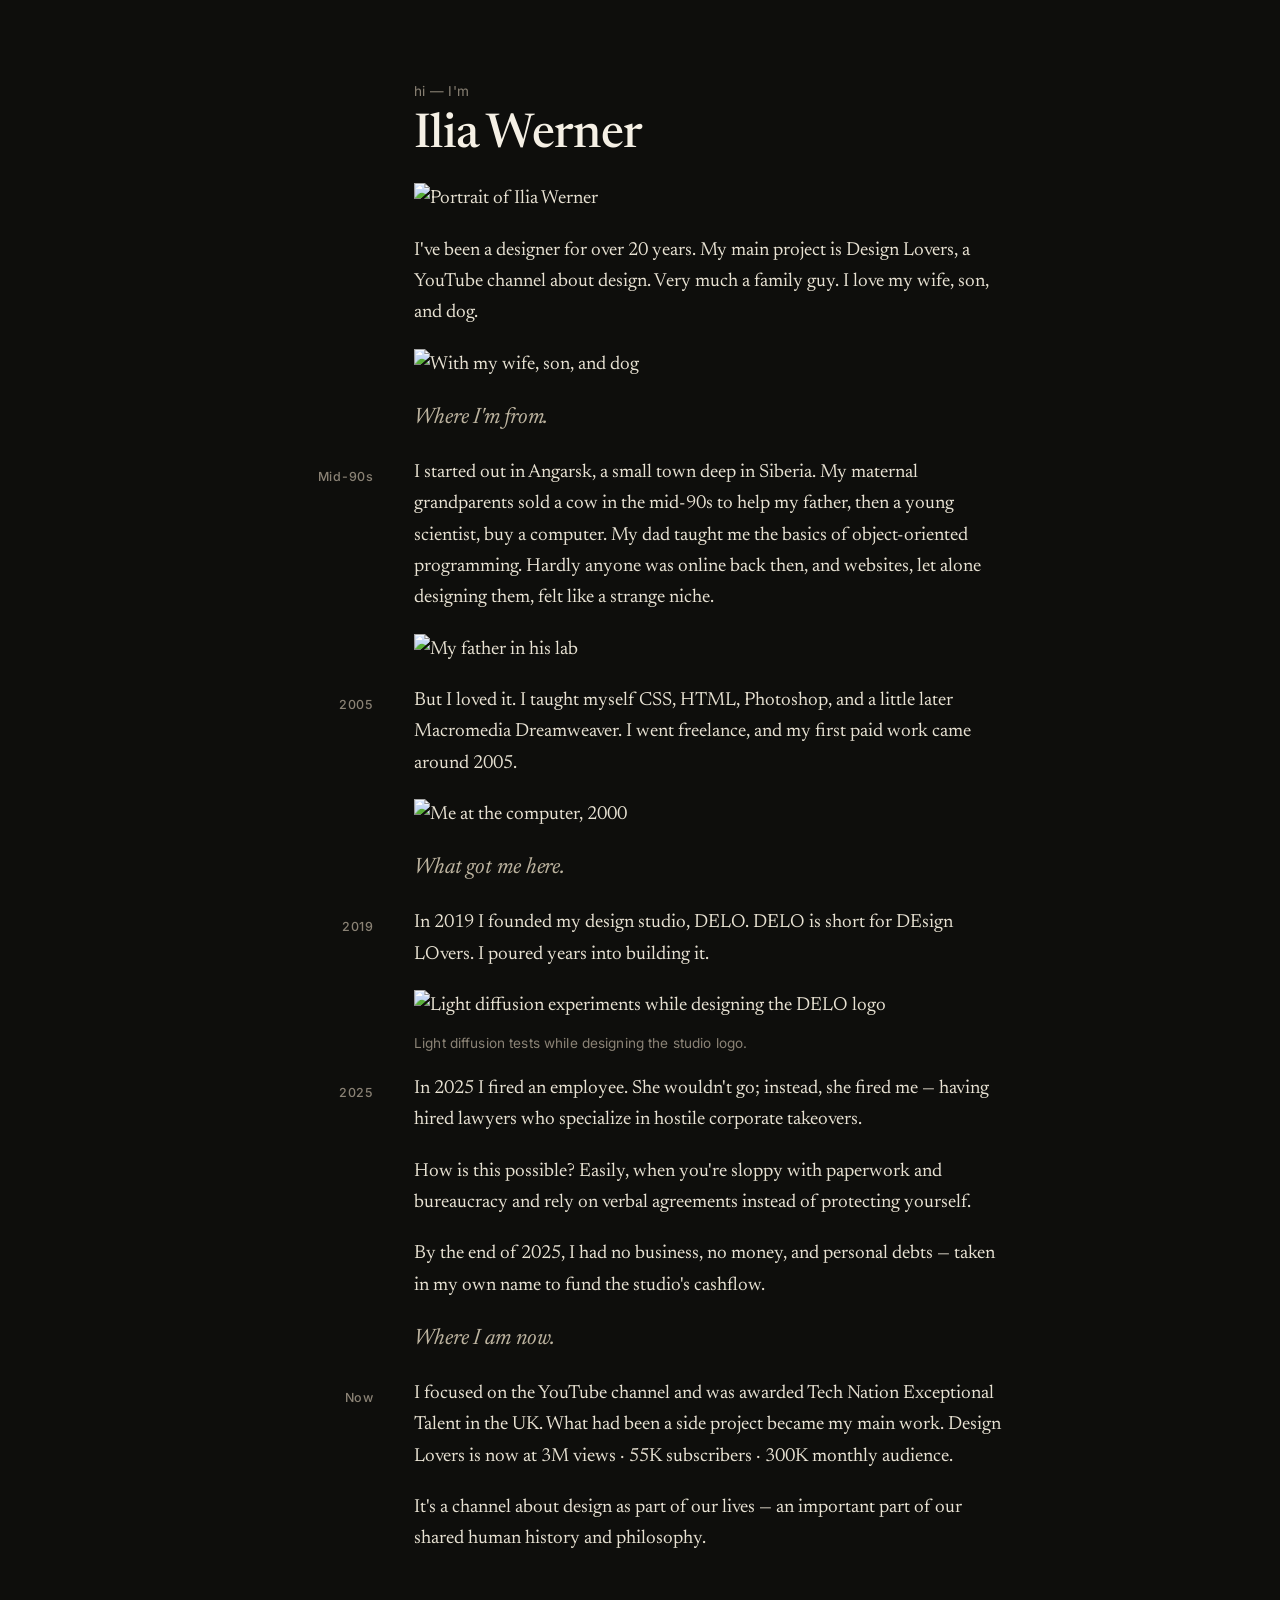
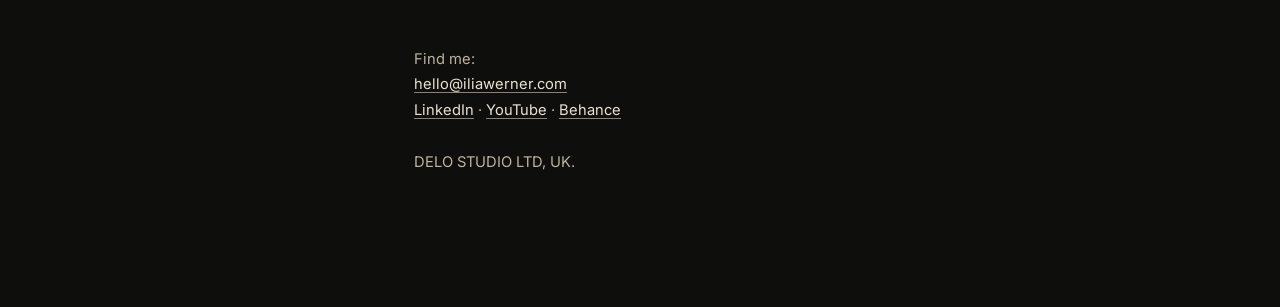
==== public/index.html @ b116d327 "fix" ====
<!DOCTYPE html>
<html lang="en">
<head>
  <meta charset="UTF-8">
  <meta name="viewport" content="width=device-width, initial-scale=1.0">
  <title>Ilia Werner</title>
  <meta name="description" content="Ilia Werner — designer, creator of Design Lovers, a YouTube channel about design.">
  <meta name="theme-color" content="#0E0E0C">

  <link rel="icon" type="image/svg+xml" href="/favicon.svg">

  <!-- Google tag (gtag.js) -->
  <script async src="https://www.googletagmanager.com/gtag/js?id=G-JKMJ7J2DSZ"></script>
  <script>
    window.dataLayer = window.dataLayer || [];
    function gtag(){dataLayer.push(arguments);}
    gtag('js', new Date());
    gtag('config', 'G-JKMJ7J2DSZ');
  </script>

  <link rel="preconnect" href="https://fonts.googleapis.com">
  <link rel="preconnect" href="https://fonts.gstatic.com" crossorigin>
  <link href="https://fonts.googleapis.com/css2?family=Inter:wght@400;500&family=Newsreader:ital,opsz,wght@0,6..72,400;0,6..72,500;1,6..72,400&display=swap" rel="stylesheet">

  <style>
    :root {
      --bg: #0E0E0C;
      --text: #E8E2D3;
      --text-bright: #F5F0E5;
      --text-soft: #BDB4A0;
      --text-muted: #8A8275;
    }

    * { box-sizing: border-box; }

    html, body {
      margin: 0;
      padding: 0;
    }

    body {
      background: var(--bg);
      color: var(--text);
      font-family: 'Newsreader', Georgia, serif;
      font-size: 19px;
      line-height: 1.65;
      font-weight: 400;
      -webkit-font-smoothing: antialiased;
      -moz-osx-font-smoothing: grayscale;
    }

    .page {
      display: grid;
      grid-template-columns: 100px 1fr;
      column-gap: 2.5rem;
      max-width: 780px;
      margin: 5rem auto 7rem;
      padding: 0 1.5rem;
    }

    .page > * {
      grid-column: 2;
      margin: 0 0 1.25rem;
    }

    .pretitle {
      font-family: 'Inter', sans-serif;
      font-size: 0.85rem;
      color: var(--text-muted);
      margin: 0 0 0.5rem;
      letter-spacing: 0.02em;
      font-weight: 400;
    }

    h1 {
      font-family: 'Newsreader', serif;
      font-weight: 500;
      font-size: 3rem;
      color: var(--text-bright);
      margin: 0 0 1.5rem;
      letter-spacing: -0.015em;
      line-height: 1.1;
    }

    h2 {
      font-family: 'Newsreader', serif;
      font-style: italic;
      font-weight: 400;
      font-size: 1.4rem;
      color: var(--text-soft);
      margin: 3.25rem 0 1rem;
      letter-spacing: -0.005em;
    }

    p {
      margin: 0 0 1.25rem;
    }

    figure {
      margin: 2rem 0;
    }

    figure img {
      display: block;
      width: 100%;
      height: auto;
    }

    figcaption {
      font-family: 'Inter', sans-serif;
      font-size: 0.85rem;
      color: var(--text-muted);
      margin-top: 0.7rem;
      letter-spacing: 0.01em;
      line-height: 1.5;
    }

    .year {
      grid-column: 1;
      text-align: right;
      font-family: 'Inter', sans-serif;
      font-size: 0.78rem;
      color: var(--text-muted);
      padding-top: 0.6rem;
      letter-spacing: 0.06em;
      font-weight: 500;
      margin: 0 0 1.25rem;
    }

    a {
      color: var(--text);
      text-decoration: underline;
      text-decoration-color: var(--text-muted);
      text-underline-offset: 3px;
      transition: text-decoration-color 0.2s ease;
    }

    a:hover {
      text-decoration-color: var(--text);
    }

    .signature {
      margin-top: 4.5rem;
      font-family: 'Inter', sans-serif;
      font-size: 0.92rem;
      color: var(--text-soft);
      line-height: 1.75;
    }

    .signature a {
      color: var(--text);
    }

    @media (max-width: 720px) {
      .page {
        grid-template-columns: 1fr;
        column-gap: 0;
        margin: 3rem auto 4.5rem;
        max-width: 600px;
      }

      .page > .year {
        grid-column: 1;
        text-align: left;
        margin: 1.75rem 0 0.5rem;
        padding-top: 0;
      }

      h1 {
        font-size: 2.4rem;
      }

      h2 {
        font-size: 1.25rem;
        margin: 2.5rem 0 0.85rem;
      }

      body {
        font-size: 18px;
      }
    }
  </style>
</head>
<body>

  <article class="page">

    <p class="pretitle">hi — I'm</p>
    <h1>Ilia Werner</h1>

    <figure>
      <img src="/img/ilia-closeup.jpg" alt="Portrait of Ilia Werner">
    </figure>

    <p>I've been a designer for over 20 years. My main project is Design Lovers, a YouTube channel about design. Very much a family guy. I love my wife, son, and dog.</p>

    <figure>
      <img src="/img/family.jpg" alt="With my wife, son, and dog">
    </figure>

    <h2>Where I'm from.</h2>

    <span class="year">Mid-90s</span>
    <p>I started out in Angarsk, a small town deep in Siberia. My maternal grandparents sold a cow in the mid-90s to help my father, then a young scientist, buy a computer. My dad taught me the basics of object-oriented programming. Hardly anyone was online back then, and websites, let alone designing them, felt like a strange niche.</p>

    <figure>
      <img src="/img/boris.jpg" alt="My father in his lab">
    </figure>

    <span class="year">2005</span>
    <p>But I loved it. I taught myself CSS, HTML, Photoshop, and a little later Macromedia Dreamweaver. I went freelance, and my first paid work came around 2005.</p>

    <figure>
      <img src="/img/ilia-2000.jpg" alt="Me at the computer, 2000">
    </figure>

    <h2>What got me here.</h2>

    <span class="year">2019</span>
    <p>In 2019 I founded my design studio, DELO. DELO is short for DEsign LOvers. I poured years into building it.</p>

    <figure>
      <img src="/img/physic-logo.jpg" alt="Light diffusion experiments while designing the DELO logo">
      <figcaption>Light diffusion tests while designing the studio logo.</figcaption>
    </figure>

    <span class="year">2025</span>
    <p>In 2025 I fired an employee. She wouldn't go; instead, she fired me — having hired lawyers who specialize in hostile corporate takeovers.</p>

    <p>How is this possible? Easily, when you're sloppy with paperwork and bureaucracy and rely on verbal agreements instead of protecting yourself.</p>

    <p>By the end of 2025, I had no business, no money, and personal debts — taken in my own name to fund the studio's cashflow.</p>

    <h2>Where I am now.</h2>

    <span class="year">Now</span>
    <p>I focused on the YouTube channel and was awarded Tech Nation Exceptional Talent in the UK. What had been a side project became my main work. Design Lovers is now at 3M views · 55K subscribers · 300K monthly audience.</p>

    <p>It's a channel about design as part of our lives — an important part of our shared human history and philosophy.</p>

    <p class="signature">
      Find me:<br>
      <a href="mailto:hello@iliawerner.com">hello@iliawerner.com</a><br>
      <a href="https://www.linkedin.com/in/ilia-werner/">LinkedIn</a> · <a href="https://www.youtube.com/@design_lovers">YouTube</a> · <a href="https://www.behance.net/ilia-kuznetsov">Behance</a>
      <br><br>
      DELO STUDIO LTD, UK.
    </p>

  </article>

</body>
</html>
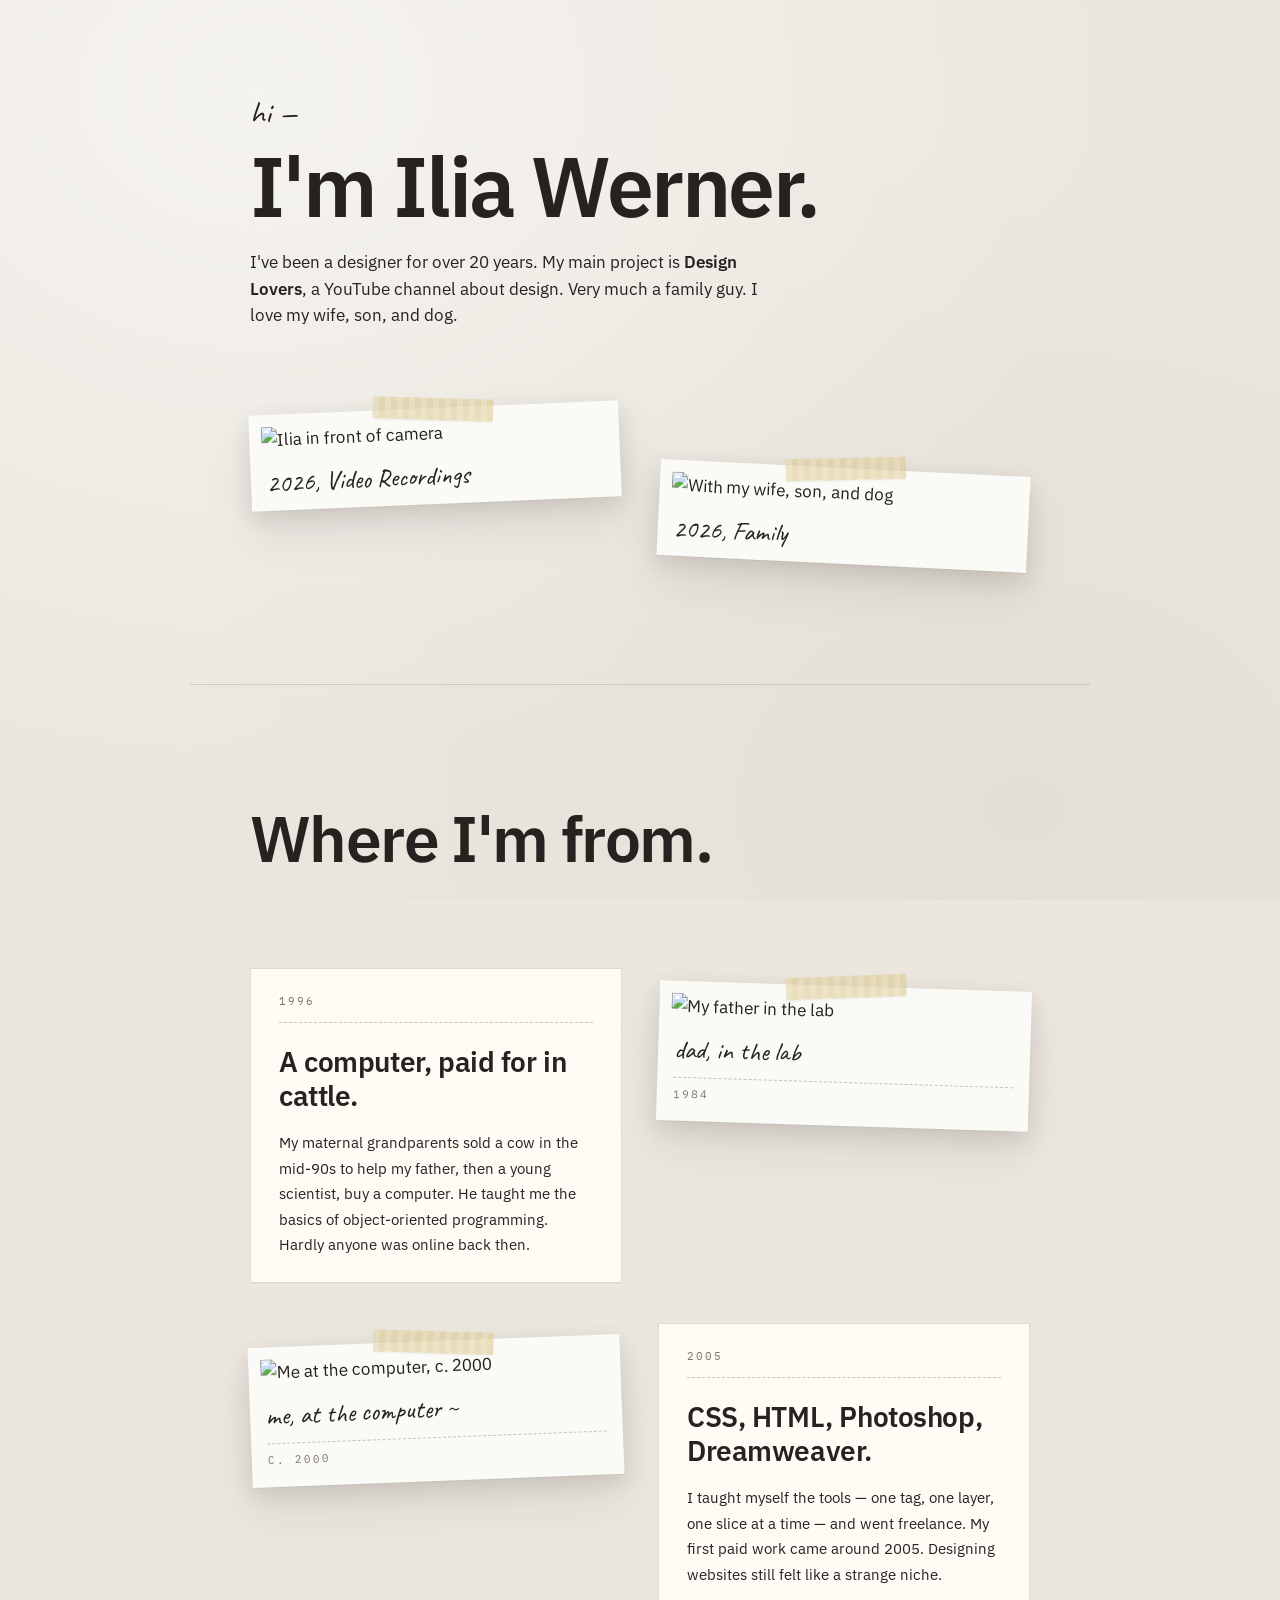
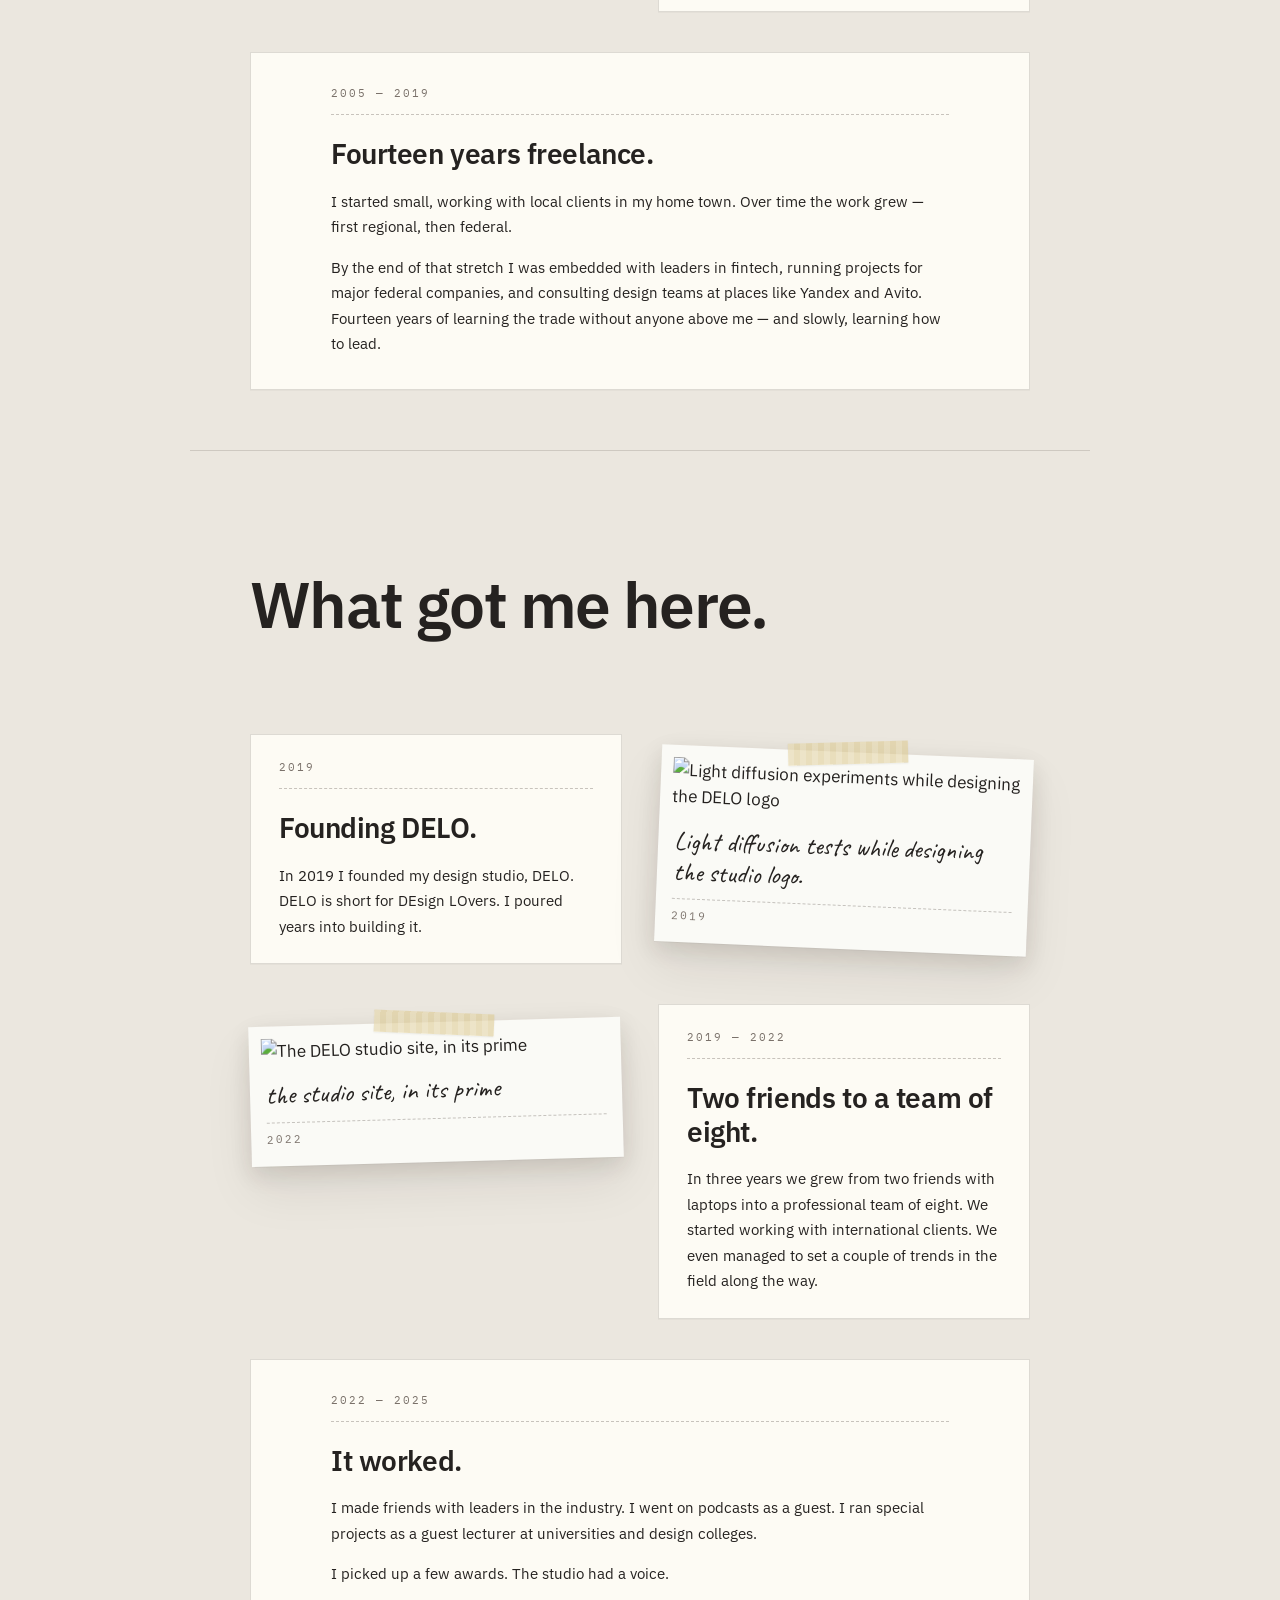
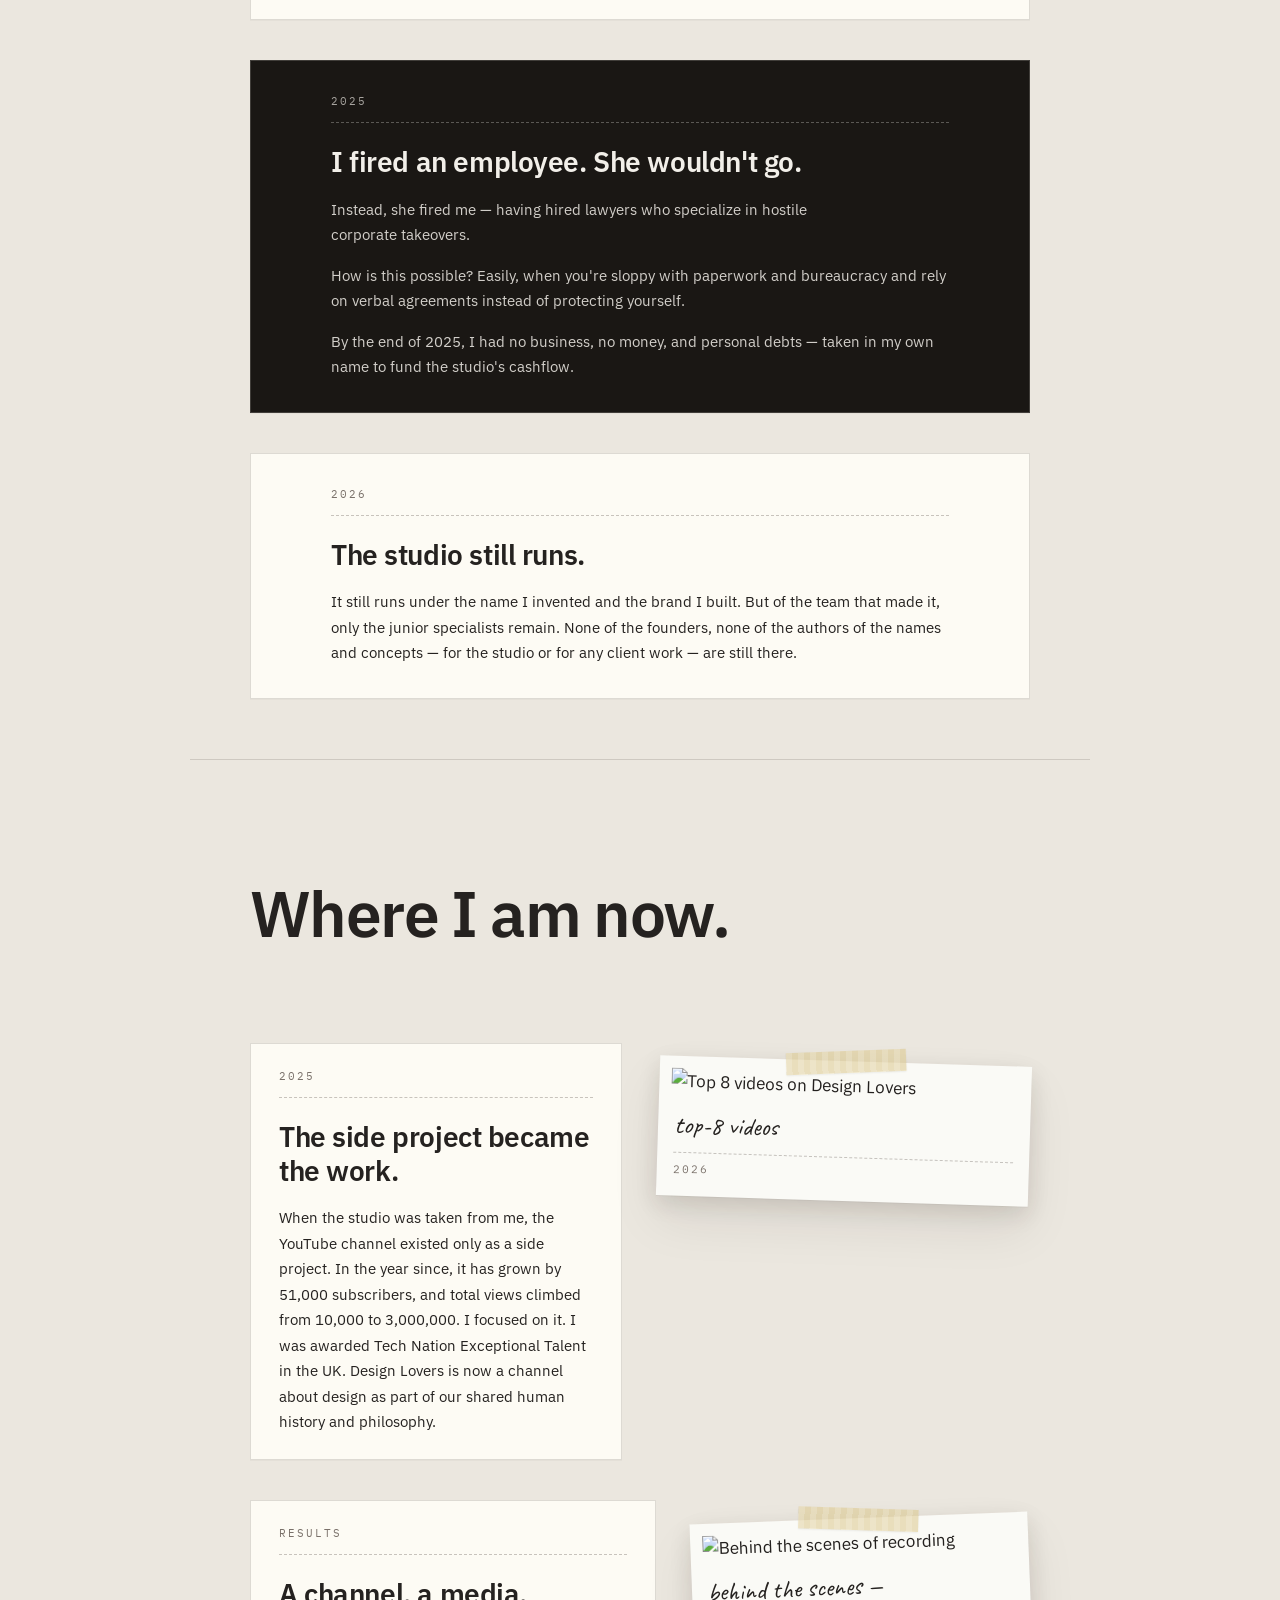
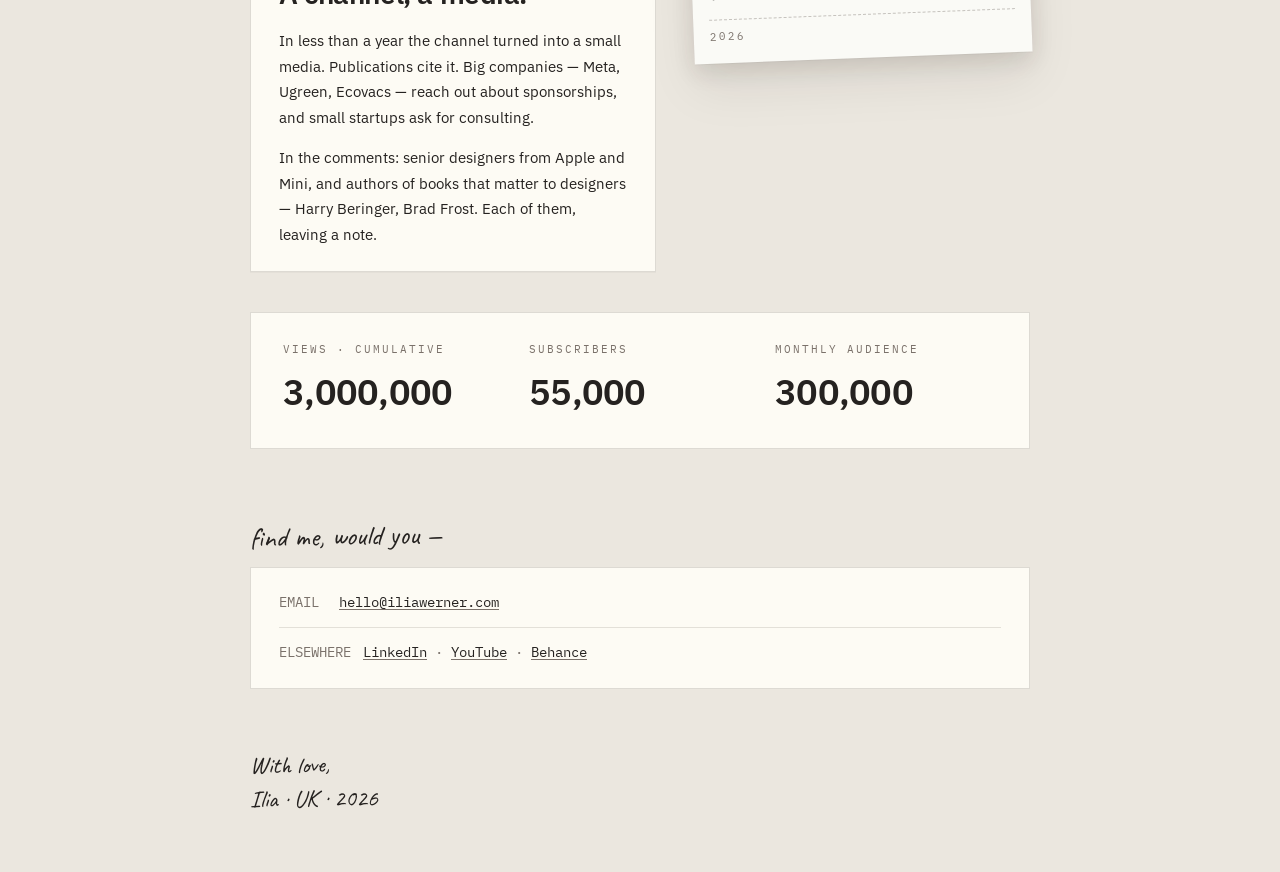
==== commit af2b4084: "upd" ====
--- a/public/index.html
+++ b/public/index.html
@@ -5,7 +5,7 @@
   <meta name="viewport" content="width=device-width, initial-scale=1.0">
   <title>Ilia Werner</title>
   <meta name="description" content="Ilia Werner — designer, creator of Design Lovers, a YouTube channel about design.">
-  <meta name="theme-color" content="#0E0E0C">
+  <meta name="theme-color" content="#ebe7df">
 
   <link rel="icon" type="image/svg+xml" href="/favicon.svg">
 
@@ -20,233 +20,718 @@
 
   <link rel="preconnect" href="https://fonts.googleapis.com">
   <link rel="preconnect" href="https://fonts.gstatic.com" crossorigin>
-  <link href="https://fonts.googleapis.com/css2?family=Inter:wght@400;500&family=Newsreader:ital,opsz,wght@0,6..72,400;0,6..72,500;1,6..72,400&display=swap" rel="stylesheet">
+  <link href="https://fonts.googleapis.com/css2?family=Caveat:wght@400;500;600&family=IBM+Plex+Mono:wght@400;500&family=IBM+Plex+Sans:wght@400;500;600&display=swap" rel="stylesheet">
 
   <style>
     :root {
-      --bg: #0E0E0C;
-      --text: #E8E2D3;
-      --text-bright: #F5F0E5;
-      --text-soft: #BDB4A0;
-      --text-muted: #8A8275;
+      --wall: #ebe7df;
+      --paper: #fdfbf4;
+      --photo-paper: #fafaf6;
+      --ink: #252220;
+      --muted: #7a716a;
+      --tape: rgba(220, 200, 140, 0.55);
+      --red: #b8351f;
+      --dark-bg: #1a1714;
+      --dark-text: #f2efe9;
+      --hairline: rgba(40, 30, 20, 0.15);
+      --hairline-dashed: rgba(40, 30, 20, 0.25);
     }
 
     * { box-sizing: border-box; }
-
-    html, body {
-      margin: 0;
-      padding: 0;
-    }
+    html, body { margin: 0; padding: 0; }
 
     body {
-      background: var(--bg);
-      color: var(--text);
-      font-family: 'Newsreader', Georgia, serif;
-      font-size: 19px;
-      line-height: 1.65;
-      font-weight: 400;
+      background: var(--wall);
+      background-image:
+        radial-gradient(ellipse at 20% 10%, rgba(255,255,255,0.5), transparent 60%),
+        radial-gradient(ellipse at 80% 90%, rgba(120,100,80,0.06), transparent 60%);
+      background-attachment: fixed;
+      color: var(--ink);
+      font-family: 'IBM Plex Sans', -apple-system, BlinkMacSystemFont, sans-serif;
+      font-size: 17px;
+      line-height: 1.55;
       -webkit-font-smoothing: antialiased;
       -moz-osx-font-smoothing: grayscale;
     }
 
     .page {
+      max-width: 900px;
+      margin: 0 auto;
+      position: relative;
+    }
+
+    /* ==== Hero placard ==== */
+    .hero {
+      padding: 80px 60px 20px;
+    }
+
+    .hi {
+      font-family: 'Caveat', cursive;
+      font-size: 32px;
+      color: var(--ink);
+      transform: rotate(-1.2deg);
+      margin-bottom: 16px;
+    }
+
+    h1 {
+      font-family: 'IBM Plex Sans', sans-serif;
+      font-weight: 600;
+      font-size: 84px;
+      line-height: 0.95;
+      letter-spacing: -0.03em;
+      color: var(--ink);
+      margin: 0 0 24px;
+    }
+
+    .intro {
+      max-width: 520px;
+      font-size: 17px;
+      line-height: 1.55;
+      color: var(--ink);
+      text-wrap: pretty;
+      margin: 0;
+    }
+
+    .intro strong { font-weight: 600; }
+
+    /* ==== Hero photos ==== */
+    .hero-photos {
+      padding: 60px;
       display: grid;
-      grid-template-columns: 100px 1fr;
-      column-gap: 2.5rem;
-      max-width: 780px;
-      margin: 5rem auto 7rem;
-      padding: 0 1.5rem;
-    }
-
-    .page > * {
-      grid-column: 2;
-      margin: 0 0 1.25rem;
-    }
-
-    .pretitle {
-      font-family: 'Inter', sans-serif;
-      font-size: 0.85rem;
-      color: var(--text-muted);
-      margin: 0 0 0.5rem;
-      letter-spacing: 0.02em;
-      font-weight: 400;
-    }
-
-    h1 {
-      font-family: 'Newsreader', serif;
-      font-weight: 500;
-      font-size: 3rem;
-      color: var(--text-bright);
-      margin: 0 0 1.5rem;
+      grid-template-columns: 1fr 1fr;
+      gap: 40px;
+      align-items: start;
+    }
+
+    .hero-photos .offset-down { padding-top: 60px; }
+
+    /* ==== Section heading ==== */
+    .section-heading {
+      padding: 120px 60px 96px;
+      border-top: 1px solid var(--hairline);
+      margin: 60px 0 0;
+      font-family: 'IBM Plex Sans', sans-serif;
+      font-weight: 600;
+      font-size: 64px;
+      letter-spacing: -0.025em;
+      line-height: 1.05;
+      color: var(--ink);
+    }
+
+    /* ==== Layout grids ==== */
+    .grid-2 {
+      display: grid;
+      grid-template-columns: 1fr 1fr;
+      gap: 36px;
+      padding: 0 60px;
+      align-items: start;
+    }
+    .grid-2 + .grid-2,
+    .grid-2 + .ticket-wrap,
+    .ticket-wrap + .grid-2,
+    .ticket-wrap + .ticket-wrap {
+      margin-top: 40px;
+    }
+
+    .grid-12 {
+      display: grid;
+      grid-template-columns: 1.2fr 1fr;
+      gap: 36px;
+      padding: 0 60px;
+      align-items: start;
+      margin-top: 40px;
+    }
+
+    .ticket-wrap { padding: 0 60px; }
+
+    /* ==== Photo ==== */
+    .photo {
+      position: relative;
+      display: block;
+      margin: 0;
+    }
+
+    .photo-wrap.stagger { padding-top: 18px; }
+
+    .photo-card {
+      position: relative;
+      background: var(--photo-paper);
+      padding: 12px;
+      box-shadow:
+        0 1px 0 rgba(0,0,0,0.04),
+        0 8px 22px rgba(40,30,20,0.12),
+        0 24px 50px rgba(40,30,20,0.08);
+    }
+
+    .photo-card img {
+      width: 100%;
+      display: block;
+      filter: contrast(1.02) saturate(0.95);
+    }
+
+    .photo-caption {
+      margin-top: 14px;
+      font-family: 'Caveat', cursive;
+      font-size: 26px;
+      line-height: 1.2;
+      color: var(--ink);
+      transform: rotate(-0.4deg);
+      padding: 0 4px;
+    }
+
+    .photo-divider {
+      margin: 12px 4px 8px;
+      border-top: 1px dashed var(--hairline-dashed);
+    }
+
+    .photo-year {
+      padding: 0 4px 6px;
+      font-family: 'IBM Plex Mono', monospace;
+      font-size: 11px;
+      letter-spacing: 0.18em;
+      text-transform: uppercase;
+      color: var(--muted);
+    }
+
+    /* Tape */
+    .tape {
+      position: absolute;
+      top: -10px;
+      left: 50%;
+      transform: translateX(-50%) rotate(var(--tape-rot, -4deg));
+      width: 120px;
+      height: 22px;
+      background: var(--tape);
+      background-image: repeating-linear-gradient(
+        90deg,
+        rgba(255,255,255,0.18) 0 6px,
+        transparent 6px 12px
+      );
+      box-shadow: 0 1px 2px rgba(0,0,0,0.06);
+      pointer-events: none;
+      z-index: 1;
+    }
+
+    /* Rotations */
+    .rot-neg-12 { transform: rotate(-1.2deg); }
+    .rot-neg-16 { transform: rotate(-1.6deg); }
+    .rot-neg-22 { transform: rotate(-2.2deg); }
+    .rot-neg-24 { transform: rotate(-2.4deg); }
+    .rot-pos-18 { transform: rotate(1.8deg); }
+    .rot-pos-24 { transform: rotate(2.4deg); }
+    .rot-pos-28 { transform: rotate(2.8deg); }
+
+    /* Placeholder for missing screenshots */
+    .placeholder-img {
+      background: #f4ede0;
+      border: 1px dashed var(--hairline-dashed);
+      aspect-ratio: 16 / 10;
+      display: flex;
+      align-items: center;
+      justify-content: center;
+      text-align: center;
+      color: var(--muted);
+      font-family: 'IBM Plex Mono', monospace;
+      font-size: 12px;
+      line-height: 1.6;
+      letter-spacing: 0.05em;
+      padding: 20px;
+    }
+
+    /* ==== Ticket ==== */
+    .ticket {
+      background: var(--paper);
+      border: 1px solid var(--hairline);
+      padding: 24px 28px;
+      position: relative;
+      box-shadow: 0 1px 0 rgba(0,0,0,0.03);
+      color: var(--ink);
+    }
+
+    .ticket.narrow { padding: 32px 80px; }
+
+    .ticket.dark {
+      background: var(--dark-bg);
+      border-color: rgba(242,239,233,0.18);
+      color: var(--dark-text);
+    }
+
+    .ticket-year {
+      font-family: 'IBM Plex Mono', monospace;
+      font-size: 11px;
+      letter-spacing: 0.18em;
+      text-transform: uppercase;
+      color: var(--muted);
+    }
+
+    .ticket.dark .ticket-year { color: rgba(242,239,233,0.65); }
+
+    .ticket-year.red { color: var(--red); }
+
+    .ticket-divider {
+      margin: 12px 0 22px;
+      border-top: 1px dashed var(--hairline-dashed);
+    }
+
+    .ticket.dark .ticket-divider {
+      border-top-color: rgba(242,239,233,0.3);
+    }
+
+    .ticket-title {
+      font-family: 'IBM Plex Sans', sans-serif;
+      font-weight: 600;
+      font-size: 28px;
+      line-height: 1.2;
       letter-spacing: -0.015em;
-      line-height: 1.1;
-    }
-
-    h2 {
-      font-family: 'Newsreader', serif;
-      font-style: italic;
-      font-weight: 400;
-      font-size: 1.4rem;
-      color: var(--text-soft);
-      margin: 3.25rem 0 1rem;
-      letter-spacing: -0.005em;
-    }
-
-    p {
-      margin: 0 0 1.25rem;
-    }
-
-    figure {
-      margin: 2rem 0;
-    }
-
-    figure img {
-      display: block;
-      width: 100%;
-      height: auto;
-    }
-
-    figcaption {
-      font-family: 'Inter', sans-serif;
-      font-size: 0.85rem;
-      color: var(--text-muted);
-      margin-top: 0.7rem;
-      letter-spacing: 0.01em;
-      line-height: 1.5;
-    }
-
-    .year {
-      grid-column: 1;
-      text-align: right;
-      font-family: 'Inter', sans-serif;
-      font-size: 0.78rem;
-      color: var(--text-muted);
-      padding-top: 0.6rem;
-      letter-spacing: 0.06em;
-      font-weight: 500;
-      margin: 0 0 1.25rem;
-    }
-
-    a {
-      color: var(--text);
+      margin: 0 0 18px;
+      color: inherit;
+    }
+
+    .ticket.narrow .ticket-title,
+    .ticket.narrow .ticket-body { max-width: 620px; }
+
+    .ticket-body {
+      font-size: 15px;
+      line-height: 1.7;
+      color: inherit;
+      text-wrap: pretty;
+    }
+
+    .ticket.dark .ticket-body { color: rgba(242,239,233,0.85); }
+
+    .ticket-body p {
+      margin: 0 0 1em;
+    }
+
+    .ticket-body p:last-child { margin-bottom: 0; }
+
+    /* ==== Specimen counter ==== */
+    .specimen {
+      margin: 40px 60px 0;
+      background: var(--paper);
+      border: 1px solid var(--hairline);
+      padding: 28px 32px;
+      display: grid;
+      grid-template-columns: repeat(3, 1fr);
+      gap: 24px;
+    }
+
+    .stat-label {
+      font-family: 'IBM Plex Mono', monospace;
+      font-size: 11px;
+      letter-spacing: 0.18em;
+      text-transform: uppercase;
+      color: var(--muted);
+      margin-bottom: 6px;
+    }
+
+    .stat-value {
+      font-family: 'IBM Plex Sans', sans-serif;
+      font-weight: 600;
+      font-size: 36px;
+      color: var(--ink);
+      letter-spacing: -0.02em;
+    }
+
+    /* ==== Contact ==== */
+    .contact { padding: 60px 60px 24px; }
+
+    .contact-hi {
+      font-family: 'Caveat', cursive;
+      font-size: 28px;
+      color: var(--ink);
+      transform: rotate(-1deg);
+      margin-bottom: 14px;
+    }
+
+    .contact-card {
+      background: var(--paper);
+      border: 1px solid var(--hairline);
+      padding: 24px 28px;
+      display: flex;
+      flex-direction: column;
+      gap: 14px;
+    }
+
+    .contact-row {
+      font-family: 'IBM Plex Mono', monospace;
+      font-size: 14px;
+      color: var(--ink);
+    }
+
+    .contact-row.elsewhere {
+      display: flex;
+      flex-wrap: wrap;
+      gap: 8px;
+      align-items: baseline;
+    }
+
+    .contact-row .meta {
+      color: var(--muted);
+      margin-right: 12px;
+    }
+
+    .contact-row.elsewhere .meta { margin-right: 4px; }
+
+    .contact-row .dot { color: var(--muted); }
+
+    .contact-card hr {
+      height: 1px;
+      border: 0;
+      background: rgba(40,30,20,0.12);
+      margin: 0;
+    }
+
+    .contact-row a {
+      color: var(--ink);
       text-decoration: underline;
-      text-decoration-color: var(--text-muted);
-      text-underline-offset: 3px;
-      transition: text-decoration-color 0.2s ease;
-    }
-
-    a:hover {
-      text-decoration-color: var(--text);
-    }
-
-    .signature {
-      margin-top: 4.5rem;
-      font-family: 'Inter', sans-serif;
-      font-size: 0.92rem;
-      color: var(--text-soft);
-      line-height: 1.75;
-    }
-
-    .signature a {
-      color: var(--text);
-    }
-
+      text-decoration-color: var(--muted);
+      text-underline-offset: 2px;
+    }
+
+    .contact-row a:hover { text-decoration-color: var(--ink); }
+
+    /* ==== Signature ==== */
+    .signature { padding: 32px 60px 60px; }
+
+    .signature-text {
+      font-family: 'Caveat', cursive;
+      font-size: 24px;
+      color: var(--ink);
+      transform: rotate(-0.6deg);
+      line-height: 1.4;
+    }
+
+    /* ==== Mobile ==== */
     @media (max-width: 720px) {
-      .page {
+      body { font-size: 16px; }
+
+      .hero { padding: 56px 24px 16px; }
+      .hi { font-size: 26px; }
+      h1 { font-size: 52px; letter-spacing: -0.02em; }
+      .intro { font-size: 16px; max-width: none; }
+
+      .hero-photos {
+        padding: 40px 24px;
         grid-template-columns: 1fr;
-        column-gap: 0;
-        margin: 3rem auto 4.5rem;
-        max-width: 600px;
+        gap: 36px;
       }
-
-      .page > .year {
-        grid-column: 1;
-        text-align: left;
-        margin: 1.75rem 0 0.5rem;
-        padding-top: 0;
+      .hero-photos .offset-down { padding-top: 0; }
+
+      .section-heading {
+        padding: 72px 24px 48px;
+        font-size: 36px;
+        margin-top: 32px;
       }
 
-      h1 {
-        font-size: 2.4rem;
+      .grid-2,
+      .grid-12 {
+        grid-template-columns: 1fr;
+        padding: 0 24px;
+        gap: 28px;
       }
 
-      h2 {
-        font-size: 1.25rem;
-        margin: 2.5rem 0 0.85rem;
+      .ticket-wrap { padding: 0 24px; }
+
+      .ticket { padding: 20px 22px; }
+      .ticket.narrow { padding: 24px 26px; }
+
+      .ticket-title { font-size: 22px; }
+
+      .ticket.narrow .ticket-title,
+      .ticket.narrow .ticket-body { max-width: none; }
+
+      .specimen {
+        margin: 28px 24px 0;
+        padding: 22px 24px;
+        grid-template-columns: 1fr;
+        gap: 16px;
       }
 
-      body {
-        font-size: 18px;
-      }
+      .stat-value { font-size: 28px; }
+
+      .contact { padding: 44px 24px 16px; }
+      .signature { padding: 24px 24px 56px; }
+
+      .photo-wrap.stagger { padding-top: 0; }
+      .photo-caption { font-size: 22px; }
+
+      /* Tone down rotations on mobile */
+      .rot-neg-22, .rot-neg-24 { transform: rotate(-1deg); }
+      .rot-pos-24, .rot-pos-28 { transform: rotate(1deg); }
+      .rot-pos-18 { transform: rotate(1deg); }
+      .rot-neg-16 { transform: rotate(-1deg); }
+    }
+
+    @media (max-width: 480px) {
+      h1 { font-size: 40px; }
+      .section-heading { font-size: 30px; padding: 56px 24px 36px; }
+      .ticket-title { font-size: 20px; }
     }
   </style>
 </head>
 <body>
 
-  <article class="page">
-
-    <p class="pretitle">hi — I'm</p>
-    <h1>Ilia Werner</h1>
-
-    <figure>
-      <img src="/img/ilia-closeup.jpg" alt="Portrait of Ilia Werner">
-    </figure>
-
-    <p>I've been a designer for over 20 years. My main project is Design Lovers, a YouTube channel about design. Very much a family guy. I love my wife, son, and dog.</p>
-
-    <figure>
-      <img src="/img/family.jpg" alt="With my wife, son, and dog">
-    </figure>
-
-    <h2>Where I'm from.</h2>
-
-    <span class="year">Mid-90s</span>
-    <p>I started out in Angarsk, a small town deep in Siberia. My maternal grandparents sold a cow in the mid-90s to help my father, then a young scientist, buy a computer. My dad taught me the basics of object-oriented programming. Hardly anyone was online back then, and websites, let alone designing them, felt like a strange niche.</p>
-
-    <figure>
-      <img src="/img/boris.jpg" alt="My father in his lab">
-    </figure>
-
-    <span class="year">2005</span>
-    <p>But I loved it. I taught myself CSS, HTML, Photoshop, and a little later Macromedia Dreamweaver. I went freelance, and my first paid work came around 2005.</p>
-
-    <figure>
-      <img src="/img/ilia-2000.jpg" alt="Me at the computer, 2000">
-    </figure>
-
-    <h2>What got me here.</h2>
-
-    <span class="year">2019</span>
-    <p>In 2019 I founded my design studio, DELO. DELO is short for DEsign LOvers. I poured years into building it.</p>
-
-    <figure>
-      <img src="/img/physic-logo.jpg" alt="Light diffusion experiments while designing the DELO logo">
-      <figcaption>Light diffusion tests while designing the studio logo.</figcaption>
-    </figure>
-
-    <span class="year">2025</span>
-    <p>In 2025 I fired an employee. She wouldn't go; instead, she fired me — having hired lawyers who specialize in hostile corporate takeovers.</p>
-
-    <p>How is this possible? Easily, when you're sloppy with paperwork and bureaucracy and rely on verbal agreements instead of protecting yourself.</p>
-
-    <p>By the end of 2025, I had no business, no money, and personal debts — taken in my own name to fund the studio's cashflow.</p>
-
-    <h2>Where I am now.</h2>
-
-    <span class="year">Now</span>
-    <p>I focused on the YouTube channel and was awarded Tech Nation Exceptional Talent in the UK. What had been a side project became my main work. Design Lovers is now at 3M views · 55K subscribers · 300K monthly audience.</p>
-
-    <p>It's a channel about design as part of our lives — an important part of our shared human history and philosophy.</p>
-
-    <p class="signature">
-      Find me:<br>
-      <a href="mailto:hello@iliawerner.com">hello@iliawerner.com</a><br>
-      <a href="https://www.linkedin.com/in/ilia-werner/">LinkedIn</a> · <a href="https://www.youtube.com/@design_lovers">YouTube</a> · <a href="https://www.behance.net/ilia-kuznetsov">Behance</a>
-      <br><br>
-      DELO STUDIO LTD, UK.
-    </p>
-
-  </article>
+  <main class="page">
+
+    <!-- Hero placard -->
+    <section class="hero">
+      <div class="hi">hi —</div>
+      <h1>I'm Ilia Werner.</h1>
+      <p class="intro">I've been a designer for over 20 years. My main project is <strong>Design Lovers</strong>, a YouTube channel about design. Very much a family guy. I love my wife, son, and dog.</p>
+    </section>
+
+    <!-- Hero photos -->
+    <div class="hero-photos">
+      <figure class="photo rot-neg-24">
+        <div class="photo-card">
+          <span class="tape" style="--tape-rot: 4deg;"></span>
+          <img src="/img/ilia-closeup.jpg" alt="Ilia in front of camera">
+          <div class="photo-caption">2026, Video Recordings</div>
+        </div>
+      </figure>
+      <figure class="photo rot-pos-28 offset-down">
+        <div class="photo-card">
+          <span class="tape" style="--tape-rot: -4deg;"></span>
+          <img src="/img/family.jpg" alt="With my wife, son, and dog">
+          <div class="photo-caption">2026, Family</div>
+        </div>
+      </figure>
+    </div>
+
+    <!-- Where I'm from -->
+    <h2 class="section-heading">Where I'm from.</h2>
+
+    <div class="grid-2">
+      <div class="ticket">
+        <div class="ticket-year">1996</div>
+        <div class="ticket-divider"></div>
+        <h3 class="ticket-title">A computer, paid for in cattle.</h3>
+        <div class="ticket-body">
+          <p>My maternal grandparents sold a cow in the mid-90s to help my father, then a young scientist, buy a computer. He taught me the basics of object-oriented programming. Hardly anyone was online back then.</p>
+        </div>
+      </div>
+      <div class="photo-wrap stagger">
+        <figure class="photo rot-pos-18">
+          <div class="photo-card">
+            <span class="tape" style="--tape-rot: -4deg;"></span>
+            <img src="/img/boris.jpg" alt="My father in the lab" loading="lazy">
+            <div class="photo-caption">dad, in the lab</div>
+            <div class="photo-divider"></div>
+            <div class="photo-year">1984</div>
+          </div>
+        </figure>
+      </div>
+    </div>
+
+    <div class="grid-2">
+      <div class="photo-wrap stagger">
+        <figure class="photo rot-neg-22">
+          <div class="photo-card">
+            <span class="tape" style="--tape-rot: 4deg;"></span>
+            <img src="/img/ilia-2000.jpg" alt="Me at the computer, c. 2000" loading="lazy">
+            <div class="photo-caption">me, at the computer ~</div>
+            <div class="photo-divider"></div>
+            <div class="photo-year">c. 2000</div>
+          </div>
+        </figure>
+      </div>
+      <div class="ticket">
+        <div class="ticket-year">2005</div>
+        <div class="ticket-divider"></div>
+        <h3 class="ticket-title">CSS, HTML, Photoshop, Dreamweaver.</h3>
+        <div class="ticket-body">
+          <p>I taught myself the tools — one tag, one layer, one slice at a time — and went freelance. My first paid work came around 2005. Designing websites still felt like a strange niche.</p>
+        </div>
+      </div>
+    </div>
+
+    <div class="ticket-wrap">
+      <div class="ticket narrow">
+        <div class="ticket-year">2005 — 2019</div>
+        <div class="ticket-divider"></div>
+        <h3 class="ticket-title">Fourteen years freelance.</h3>
+        <div class="ticket-body">
+          <p>I started small, working with local clients in my home town. Over time the work grew — first regional, then federal.</p>
+          <p>By the end of that stretch I was embedded with leaders in fintech, running projects for major federal companies, and consulting design teams at places like Yandex and Avito. Fourteen years of learning the trade without anyone above me — and slowly, learning how to lead.</p>
+        </div>
+      </div>
+    </div>
+
+    <!-- What got me here -->
+    <h2 class="section-heading">What got me here.</h2>
+
+    <div class="grid-2">
+      <div class="ticket">
+        <div class="ticket-year">2019</div>
+        <div class="ticket-divider"></div>
+        <h3 class="ticket-title">Founding DELO.</h3>
+        <div class="ticket-body">
+          <p>In 2019 I founded my design studio, DELO. DELO is short for DEsign LOvers. I poured years into building it.</p>
+        </div>
+      </div>
+      <div class="photo-wrap stagger">
+        <figure class="photo rot-pos-24">
+          <div class="photo-card">
+            <span class="tape" style="--tape-rot: -4deg;"></span>
+            <img src="/img/physic-logo.jpg" alt="Light diffusion experiments while designing the DELO logo" loading="lazy">
+            <div class="photo-caption">Light diffusion tests while designing the studio logo.</div>
+            <div class="photo-divider"></div>
+            <div class="photo-year">2019</div>
+          </div>
+        </figure>
+      </div>
+    </div>
+
+    <div class="grid-2">
+      <div class="photo-wrap stagger">
+        <figure class="photo rot-neg-16">
+          <div class="photo-card">
+            <span class="tape" style="--tape-rot: 4deg;"></span>
+            <img src="/img/delo.jpg" alt="The DELO studio site, in its prime" loading="lazy">
+            <div class="photo-caption">the studio site, in its prime</div>
+            <div class="photo-divider"></div>
+            <div class="photo-year">2022</div>
+          </div>
+        </figure>
+      </div>
+      <div class="ticket">
+        <div class="ticket-year">2019 — 2022</div>
+        <div class="ticket-divider"></div>
+        <h3 class="ticket-title">Two friends to a team of eight.</h3>
+        <div class="ticket-body">
+          <p>In three years we grew from two friends with laptops into a professional team of eight. We started working with international clients. We even managed to set a couple of trends in the field along the way.</p>
+        </div>
+      </div>
+    </div>
+
+    <div class="ticket-wrap">
+      <div class="ticket narrow">
+        <div class="ticket-year">2022 — 2025</div>
+        <div class="ticket-divider"></div>
+        <h3 class="ticket-title">It worked.</h3>
+        <div class="ticket-body">
+          <p>I made friends with leaders in the industry. I went on podcasts as a guest. I ran special projects as a guest lecturer at universities and design colleges.</p>
+          <p>I picked up a few awards. The studio had a voice.</p>
+        </div>
+      </div>
+    </div>
+
+    <div class="ticket-wrap">
+      <div class="ticket narrow dark">
+        <div class="ticket-year red">2025</div>
+        <div class="ticket-divider"></div>
+        <h3 class="ticket-title">I fired an employee. She wouldn't go.</h3>
+        <div class="ticket-body">
+          <p>Instead, she fired me — having hired lawyers who specialize in hostile corporate takeovers.</p>
+          <p>How is this possible? Easily, when you're sloppy with paperwork and bureaucracy and rely on verbal agreements instead of protecting yourself.</p>
+          <p>By the end of 2025, I had no business, no money, and personal debts — taken in my own name to fund the studio's cashflow.</p>
+        </div>
+      </div>
+    </div>
+
+    <div class="ticket-wrap">
+      <div class="ticket narrow">
+        <div class="ticket-year">2026</div>
+        <div class="ticket-divider"></div>
+        <h3 class="ticket-title">The studio still runs.</h3>
+        <div class="ticket-body">
+          <p>It still runs under the name I invented and the brand I built. But of the team that made it, only the junior specialists remain. None of the founders, none of the authors of the names and concepts — for the studio or for any client work — are still there.</p>
+        </div>
+      </div>
+    </div>
+
+    <!-- Where I am now -->
+    <h2 class="section-heading">Where I am now.</h2>
+
+    <div class="grid-2">
+      <div class="ticket">
+        <div class="ticket-year">2025</div>
+        <div class="ticket-divider"></div>
+        <h3 class="ticket-title">The side project became the work.</h3>
+        <div class="ticket-body">
+          <p>When the studio was taken from me, the YouTube channel existed only as a side project. In the year since, it has grown by 51,000 subscribers, and total views climbed from 10,000 to 3,000,000. I focused on it. I was awarded Tech Nation Exceptional Talent in the UK. Design Lovers is now a channel about design as part of our shared human history and philosophy.</p>
+        </div>
+      </div>
+      <div class="photo-wrap stagger">
+        <figure class="photo rot-pos-18">
+          <div class="photo-card">
+            <span class="tape" style="--tape-rot: -4deg;"></span>
+            <img src="/img/youtube.jpg" alt="Top 8 videos on Design Lovers" loading="lazy">
+            <div class="photo-caption">top-8 videos</div>
+            <div class="photo-divider"></div>
+            <div class="photo-year">2026</div>
+          </div>
+        </figure>
+      </div>
+    </div>
+
+    <div class="grid-12">
+      <div class="ticket">
+        <div class="ticket-year">Results</div>
+        <div class="ticket-divider"></div>
+        <h3 class="ticket-title">A channel, a media.</h3>
+        <div class="ticket-body">
+          <p>In less than a year the channel turned into a small media. Publications cite it. Big companies — Meta, Ugreen, Ecovacs — reach out about sponsorships, and small startups ask for consulting.</p>
+          <p>In the comments: senior designers from Apple and Mini, and authors of books that matter to designers — Harry Beringer, Brad Frost. Each of them, leaving a note.</p>
+        </div>
+      </div>
+      <div class="photo-wrap stagger">
+        <figure class="photo rot-neg-22">
+          <div class="photo-card">
+            <span class="tape" style="--tape-rot: 4deg;"></span>
+            <img src="/img/video-shot.jpg" alt="Behind the scenes of recording" loading="lazy">
+            <div class="photo-caption">behind the scenes —</div>
+            <div class="photo-divider"></div>
+            <div class="photo-year">2026</div>
+          </div>
+        </figure>
+      </div>
+    </div>
+
+    <!-- Specimen counter -->
+    <section class="specimen">
+      <div class="stat">
+        <div class="stat-label">views · cumulative</div>
+        <div class="stat-value">3,000,000</div>
+      </div>
+      <div class="stat">
+        <div class="stat-label">subscribers</div>
+        <div class="stat-value">55,000</div>
+      </div>
+      <div class="stat">
+        <div class="stat-label">monthly audience</div>
+        <div class="stat-value">300,000</div>
+      </div>
+    </section>
+
+    <!-- Contact -->
+    <section class="contact">
+      <div class="contact-hi">find me, would you —</div>
+      <div class="contact-card">
+        <div class="contact-row">
+          <span class="meta">EMAIL</span>
+          <a href="mailto:hello@iliawerner.com">hello@iliawerner.com</a>
+        </div>
+        <hr>
+        <div class="contact-row elsewhere">
+          <span class="meta">ELSEWHERE</span>
+          <a href="https://www.linkedin.com/in/ilia-werner/">LinkedIn</a><span class="dot">·</span>
+          <a href="https://www.youtube.com/@design_lovers">YouTube</a><span class="dot">·</span>
+          <a href="https://www.behance.net/ilia-kuznetsov">Behance</a>
+        </div>
+      </div>
+    </section>
+
+    <!-- Signature -->
+    <footer class="signature">
+      <div class="signature-text">
+        With love,<br>
+        Ilia · UK · 2026
+      </div>
+    </footer>
+
+  </main>
 
 </body>
 </html>
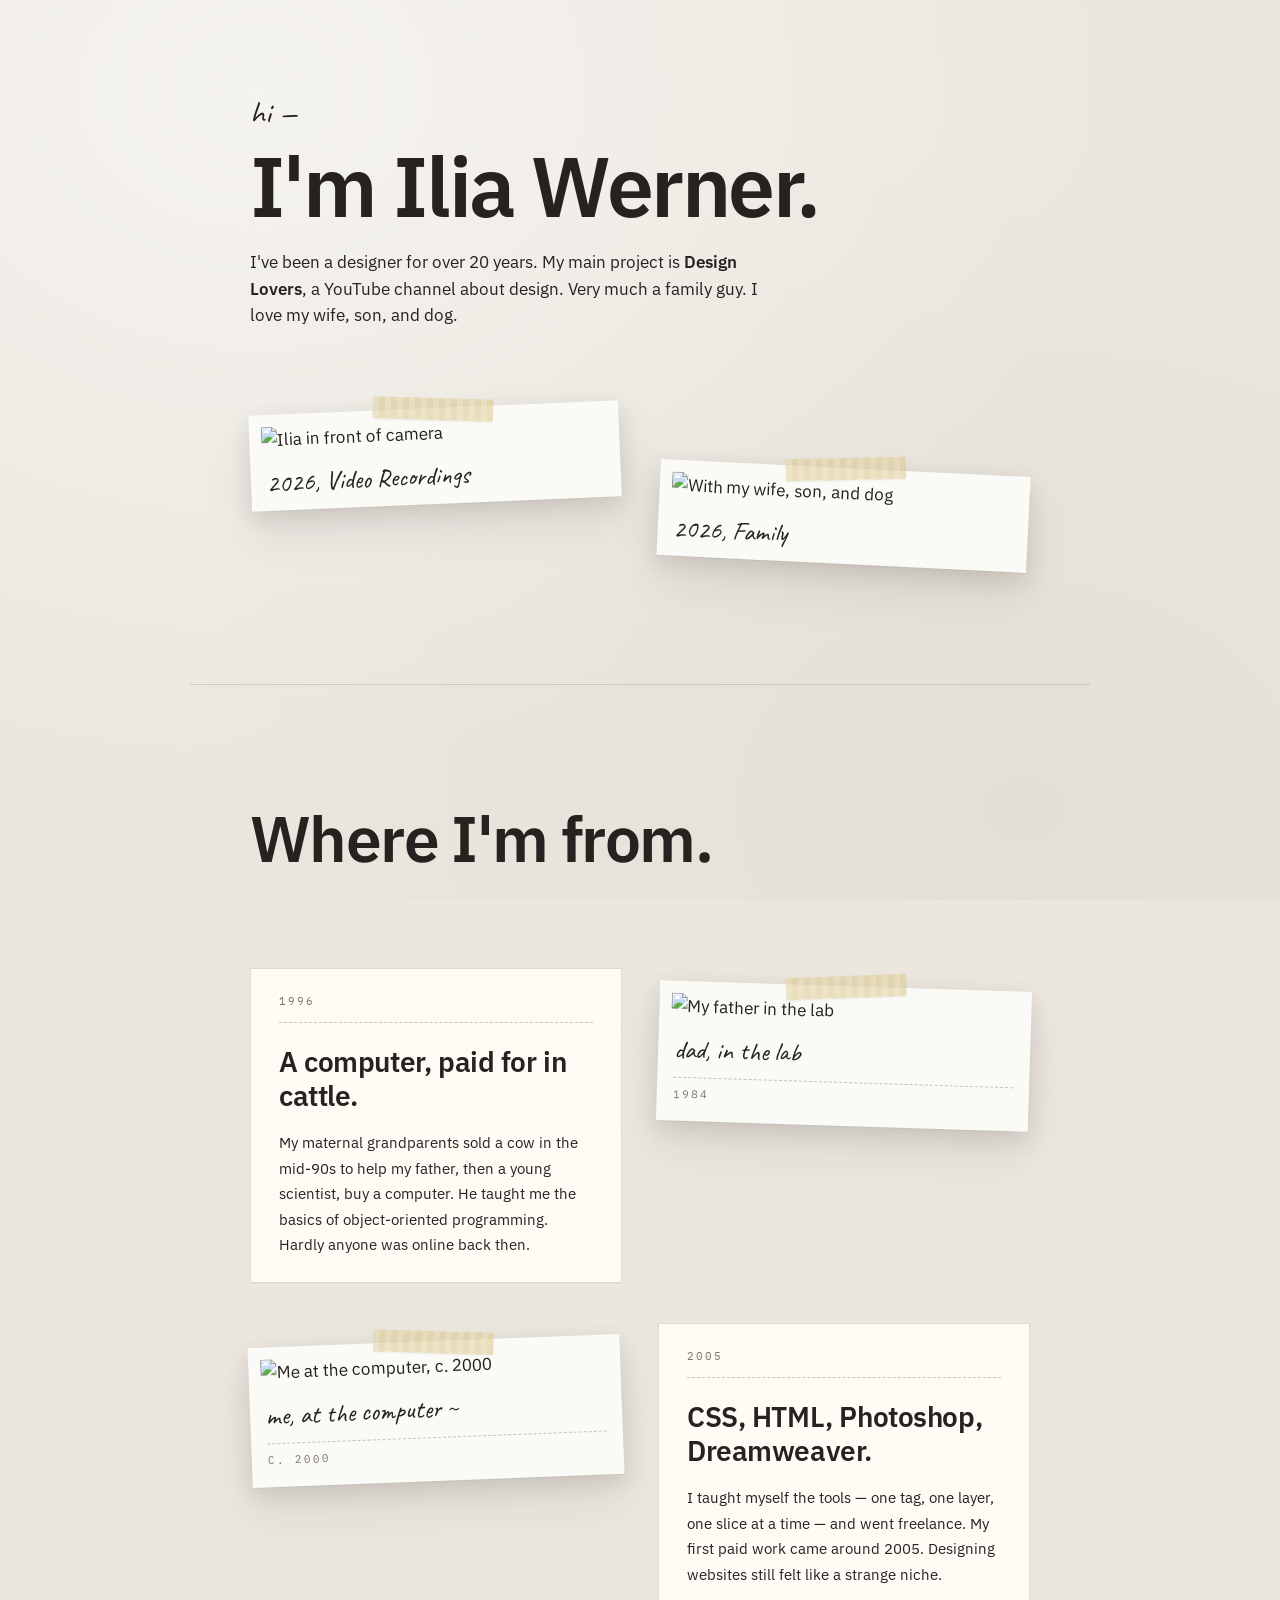
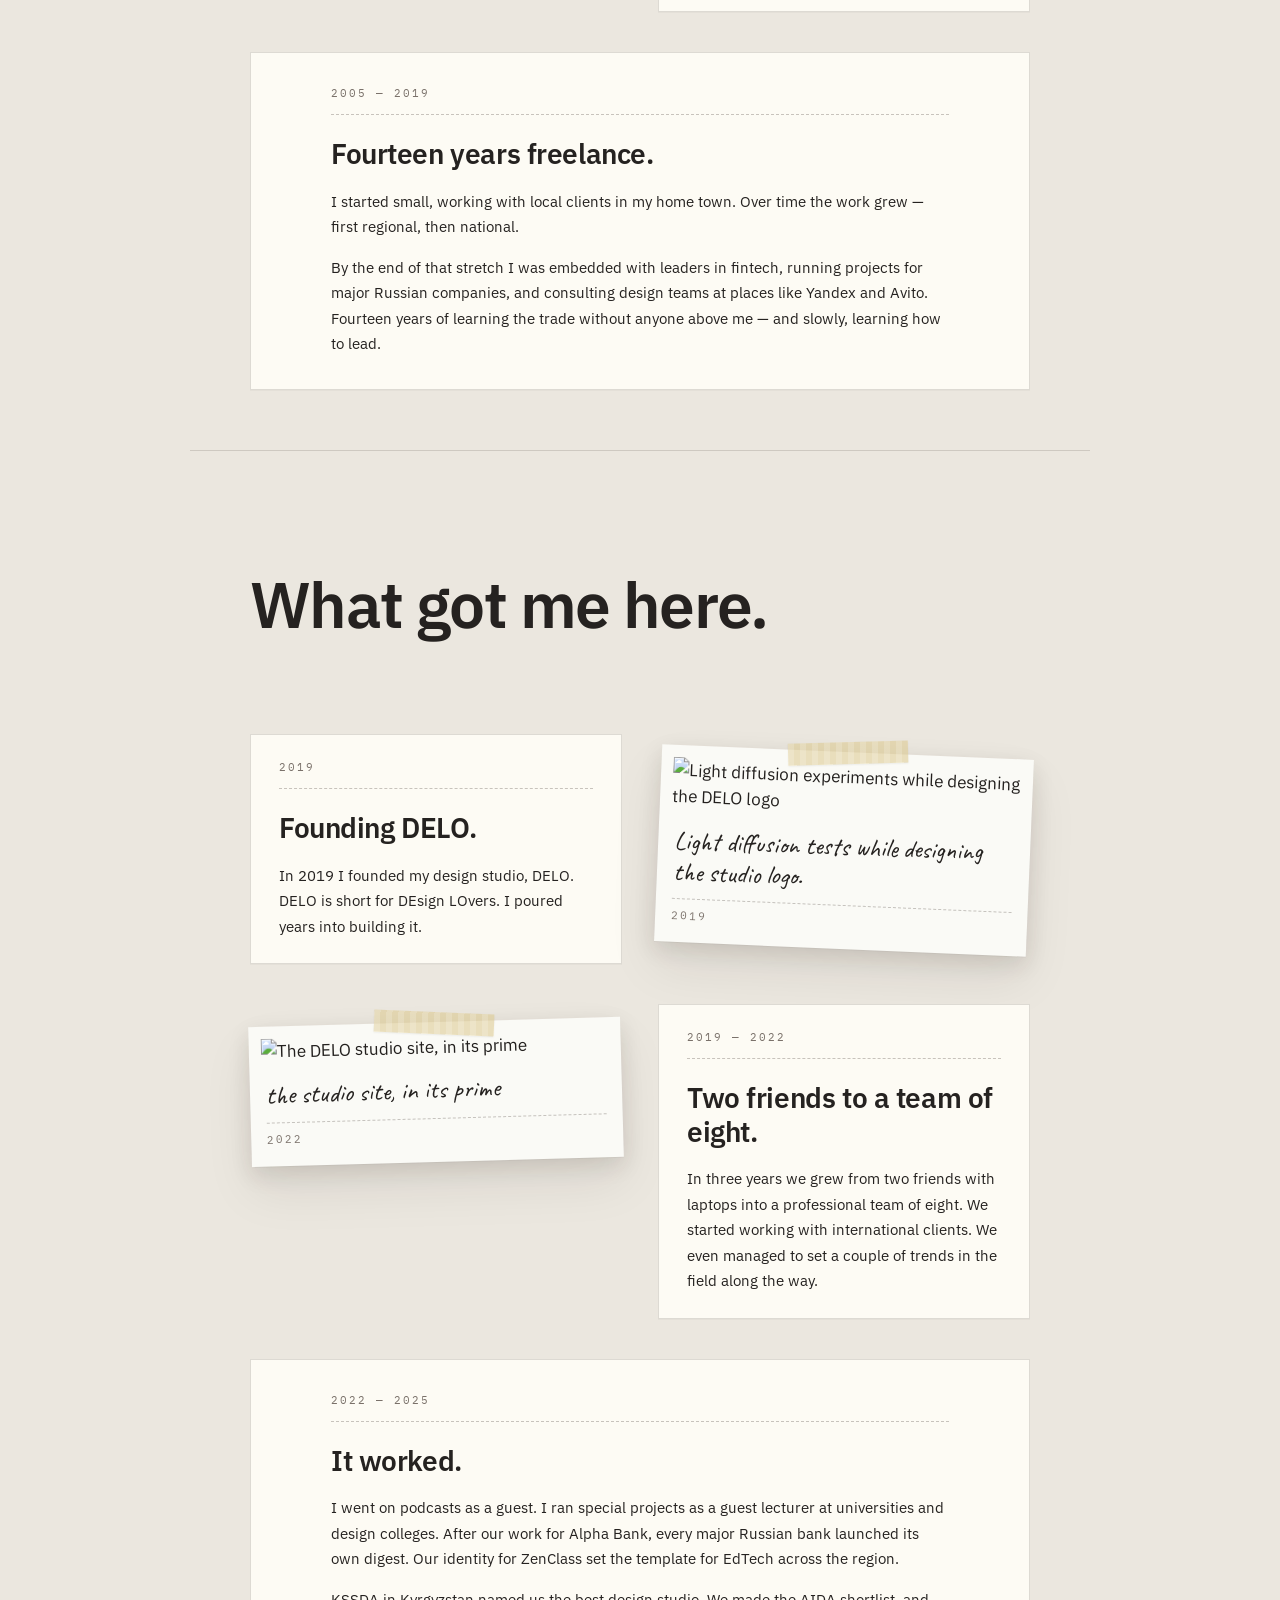
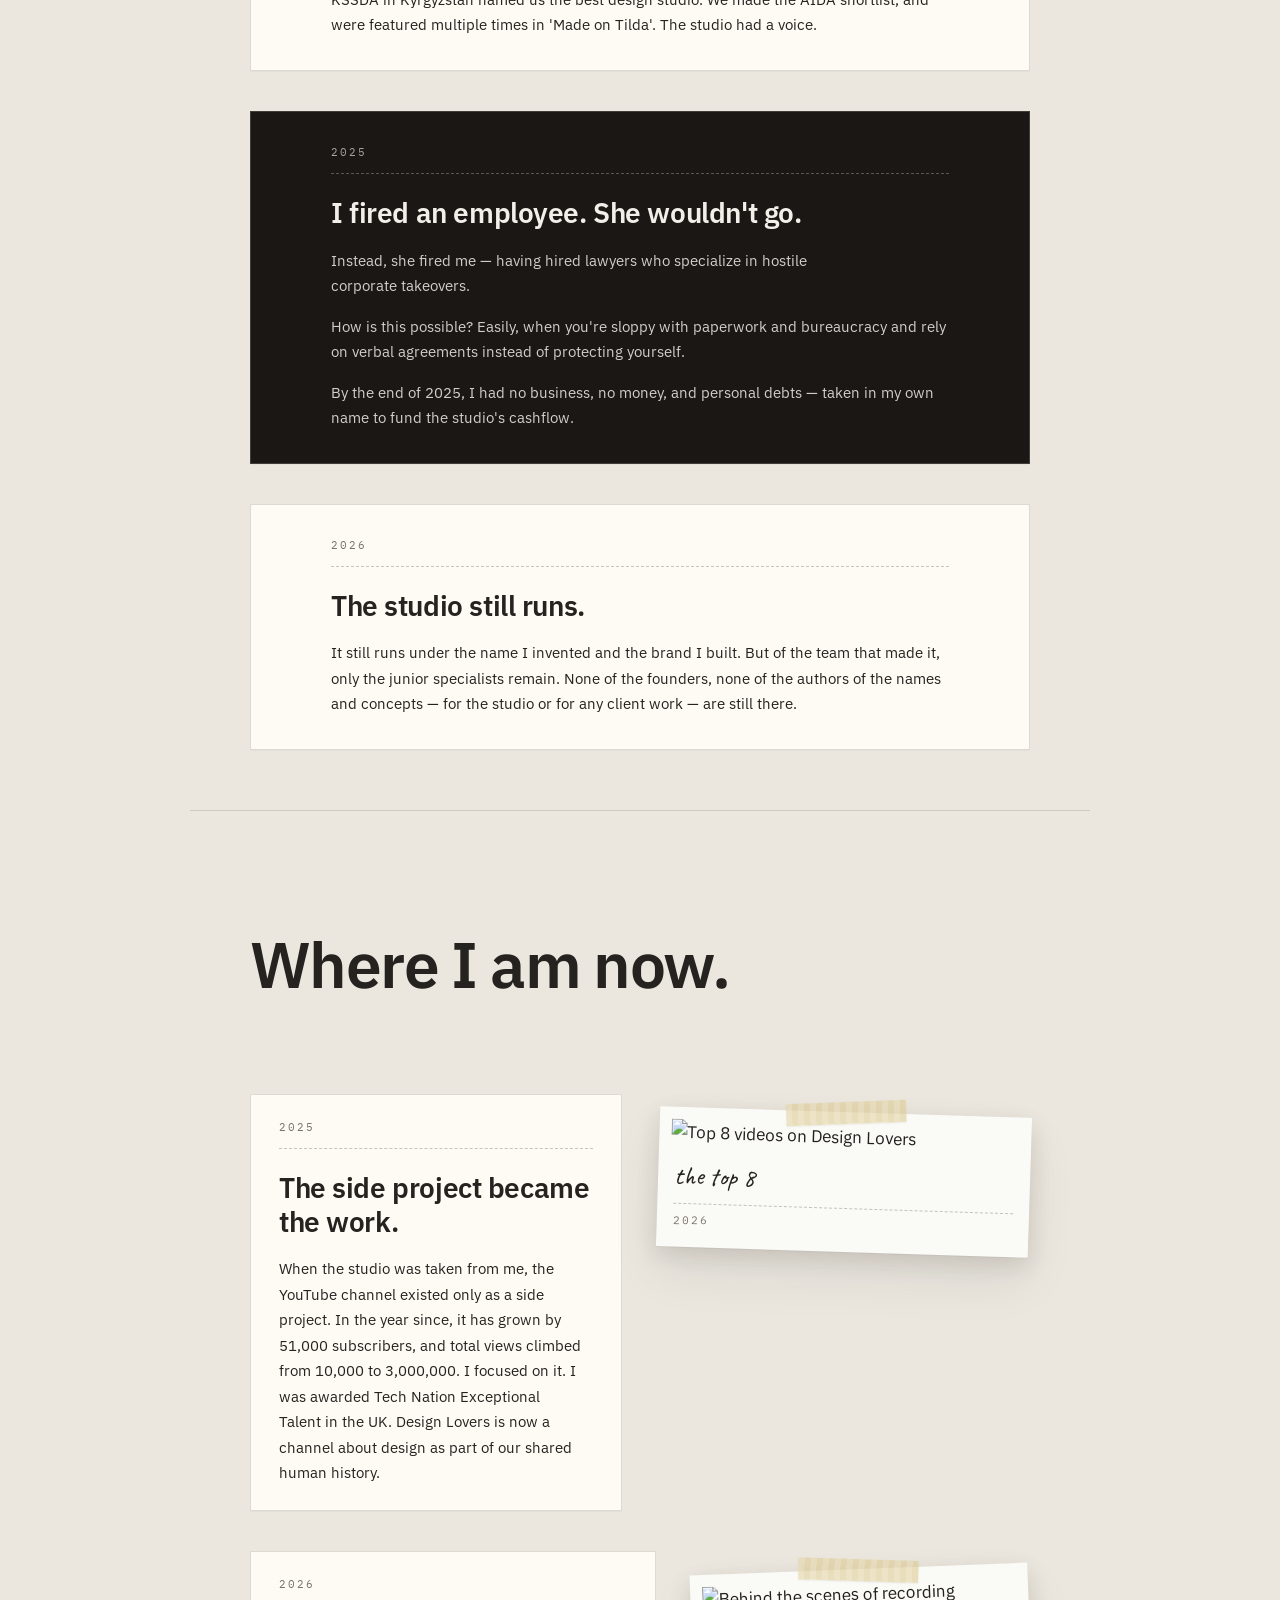
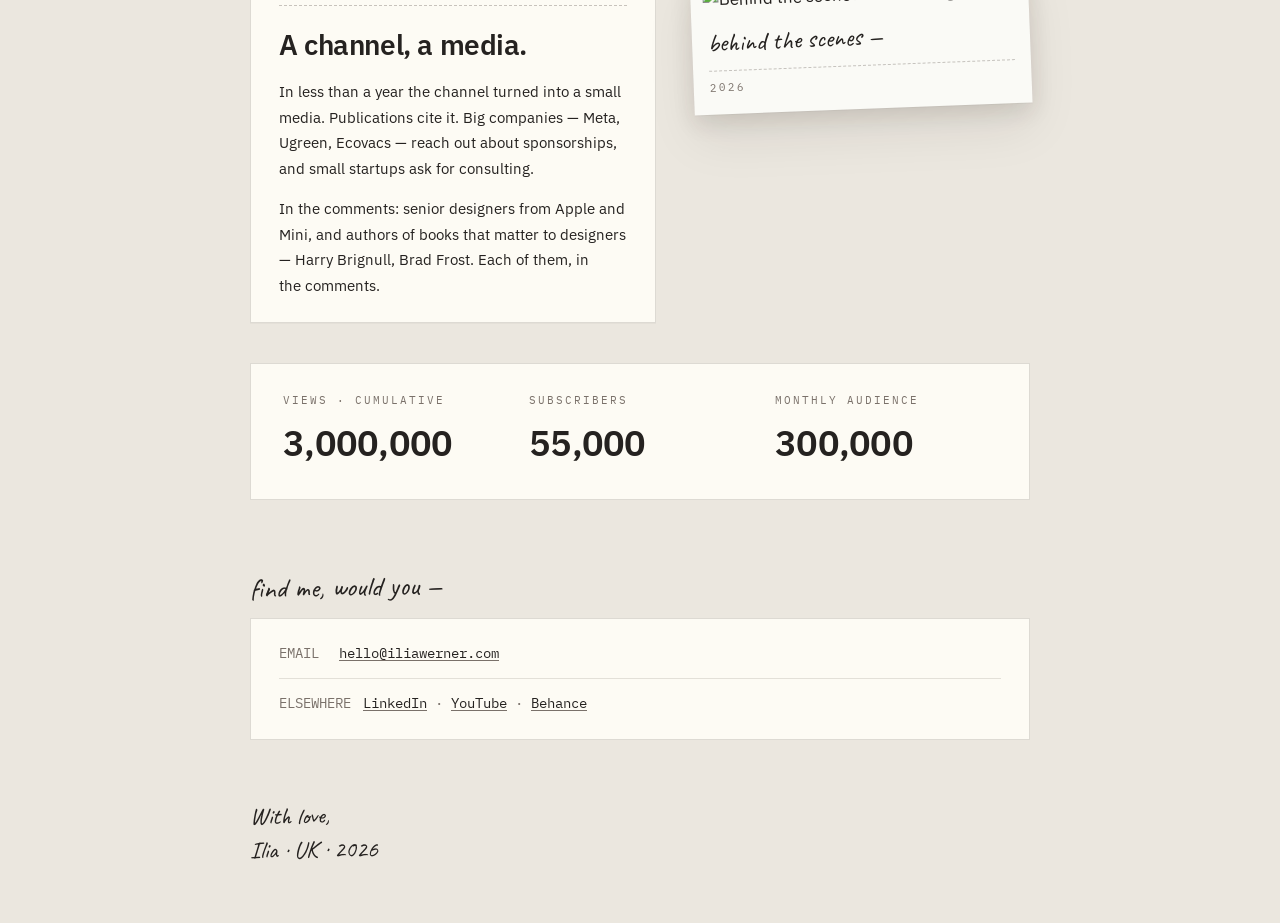
==== commit 1c7eda7f: "upd" ====
--- a/public/index.html
+++ b/public/index.html
@@ -552,8 +552,8 @@
         <div class="ticket-divider"></div>
         <h3 class="ticket-title">Fourteen years freelance.</h3>
         <div class="ticket-body">
-          <p>I started small, working with local clients in my home town. Over time the work grew — first regional, then federal.</p>
-          <p>By the end of that stretch I was embedded with leaders in fintech, running projects for major federal companies, and consulting design teams at places like Yandex and Avito. Fourteen years of learning the trade without anyone above me — and slowly, learning how to lead.</p>
+          <p>I started small, working with local clients in my home town. Over time the work grew — first regional, then national.</p>
+          <p>By the end of that stretch I was embedded with leaders in fintech, running projects for major Russian companies, and consulting design teams at places like Yandex and Avito. Fourteen years of learning the trade without anyone above me — and slowly, learning how to lead.</p>
         </div>
       </div>
     </div>
@@ -611,8 +611,8 @@
         <div class="ticket-divider"></div>
         <h3 class="ticket-title">It worked.</h3>
         <div class="ticket-body">
-          <p>I made friends with leaders in the industry. I went on podcasts as a guest. I ran special projects as a guest lecturer at universities and design colleges.</p>
-          <p>I picked up a few awards. The studio had a voice.</p>
+          <p>I went on podcasts as a guest. I ran special projects as a guest lecturer at universities and design colleges. After our work for Alpha Bank, every major Russian bank launched its own digest. Our identity for ZenClass set the template for EdTech across the region.</p>
+          <p>KSSDA in Kyrgyzstan named us the best design studio. We made the AIDA shortlist, and were featured multiple times in 'Made on Tilda'. The studio had a voice.</p>
         </div>
       </div>
     </div>
@@ -650,7 +650,7 @@
         <div class="ticket-divider"></div>
         <h3 class="ticket-title">The side project became the work.</h3>
         <div class="ticket-body">
-          <p>When the studio was taken from me, the YouTube channel existed only as a side project. In the year since, it has grown by 51,000 subscribers, and total views climbed from 10,000 to 3,000,000. I focused on it. I was awarded Tech Nation Exceptional Talent in the UK. Design Lovers is now a channel about design as part of our shared human history and philosophy.</p>
+          <p>When the studio was taken from me, the YouTube channel existed only as a side project. In the year since, it has grown by 51,000 subscribers, and total views climbed from 10,000 to 3,000,000. I focused on it. I was awarded Tech Nation Exceptional Talent in the UK. Design Lovers is now a channel about design as part of our shared human history.</p>
         </div>
       </div>
       <div class="photo-wrap stagger">
@@ -658,7 +658,7 @@
           <div class="photo-card">
             <span class="tape" style="--tape-rot: -4deg;"></span>
             <img src="/img/youtube.jpg" alt="Top 8 videos on Design Lovers" loading="lazy">
-            <div class="photo-caption">top-8 videos</div>
+            <div class="photo-caption">the top 8</div>
             <div class="photo-divider"></div>
             <div class="photo-year">2026</div>
           </div>
@@ -668,12 +668,12 @@
 
     <div class="grid-12">
       <div class="ticket">
-        <div class="ticket-year">Results</div>
+        <div class="ticket-year">2026</div>
         <div class="ticket-divider"></div>
         <h3 class="ticket-title">A channel, a media.</h3>
         <div class="ticket-body">
           <p>In less than a year the channel turned into a small media. Publications cite it. Big companies — Meta, Ugreen, Ecovacs — reach out about sponsorships, and small startups ask for consulting.</p>
-          <p>In the comments: senior designers from Apple and Mini, and authors of books that matter to designers — Harry Beringer, Brad Frost. Each of them, leaving a note.</p>
+          <p>In the comments: senior designers from Apple and Mini, and authors of books that matter to designers — Harry Brignull, Brad Frost. Each of them, in the comments.</p>
         </div>
       </div>
       <div class="photo-wrap stagger">
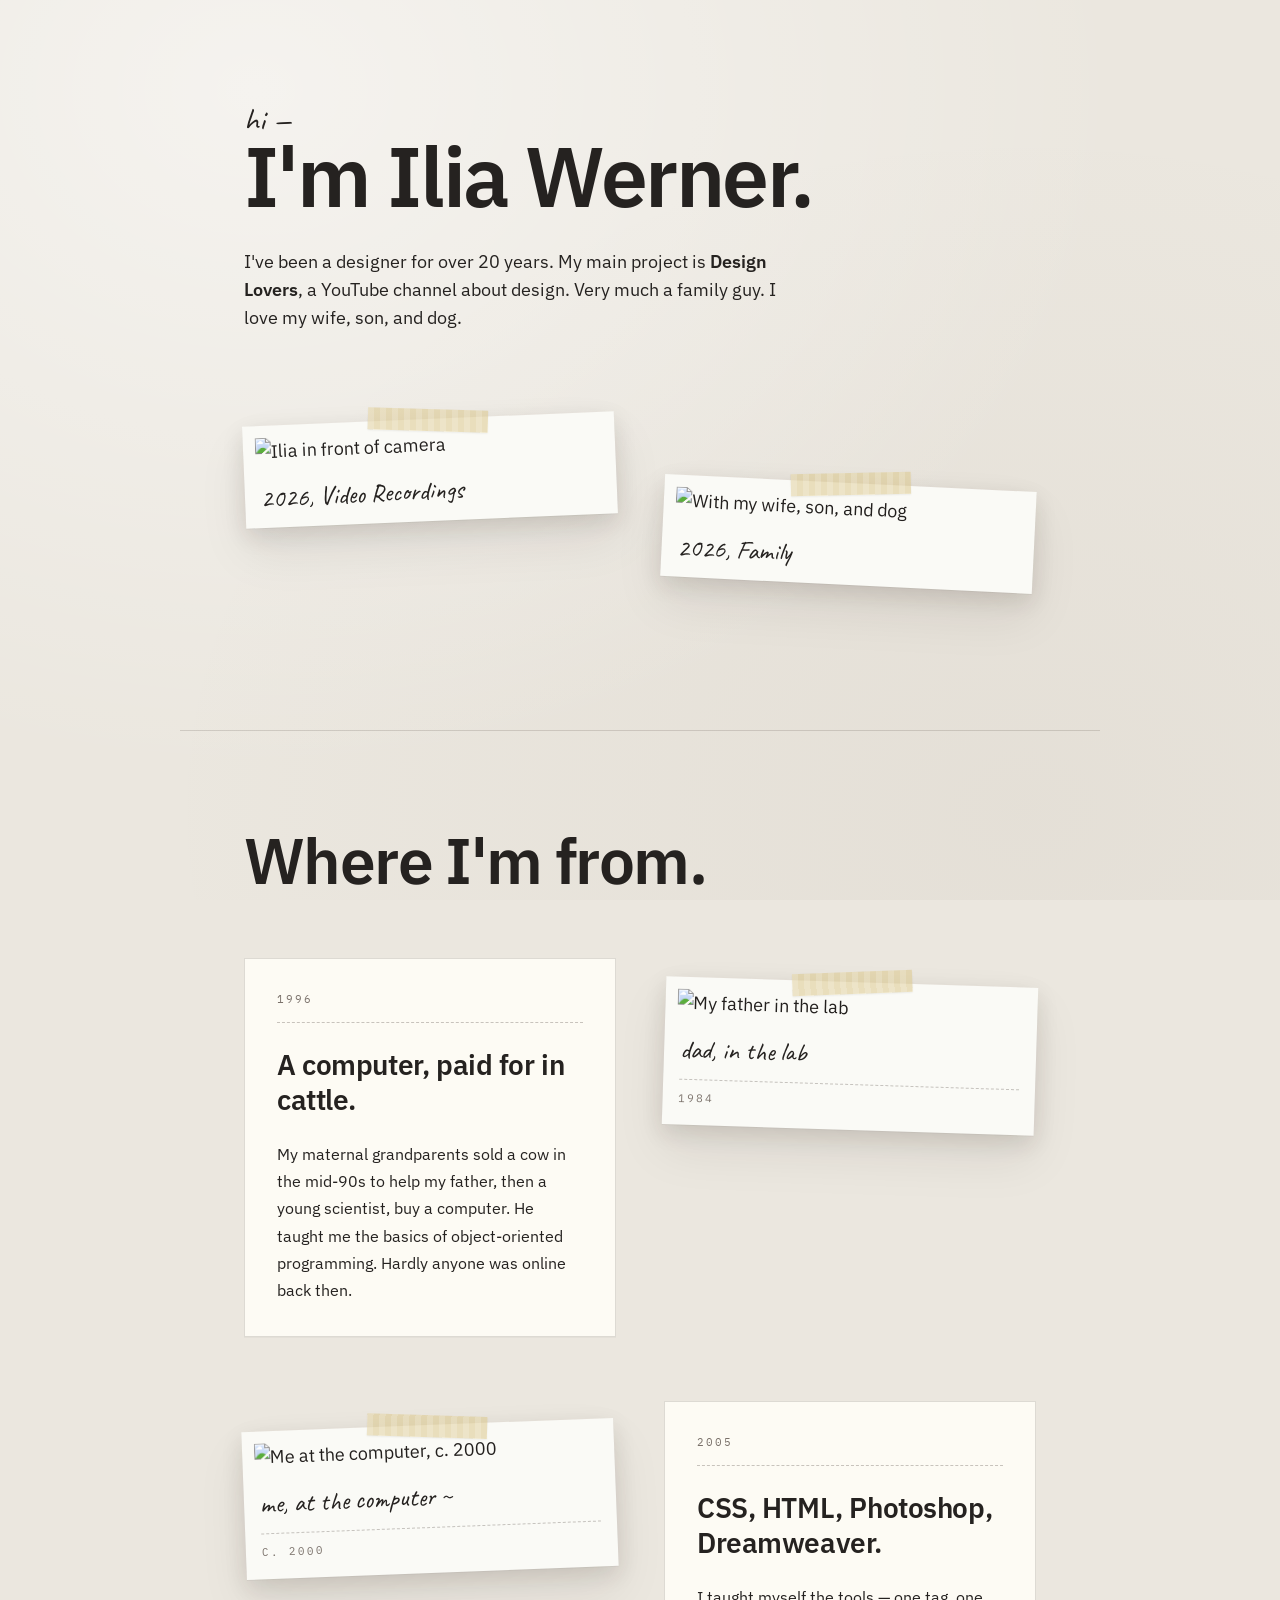
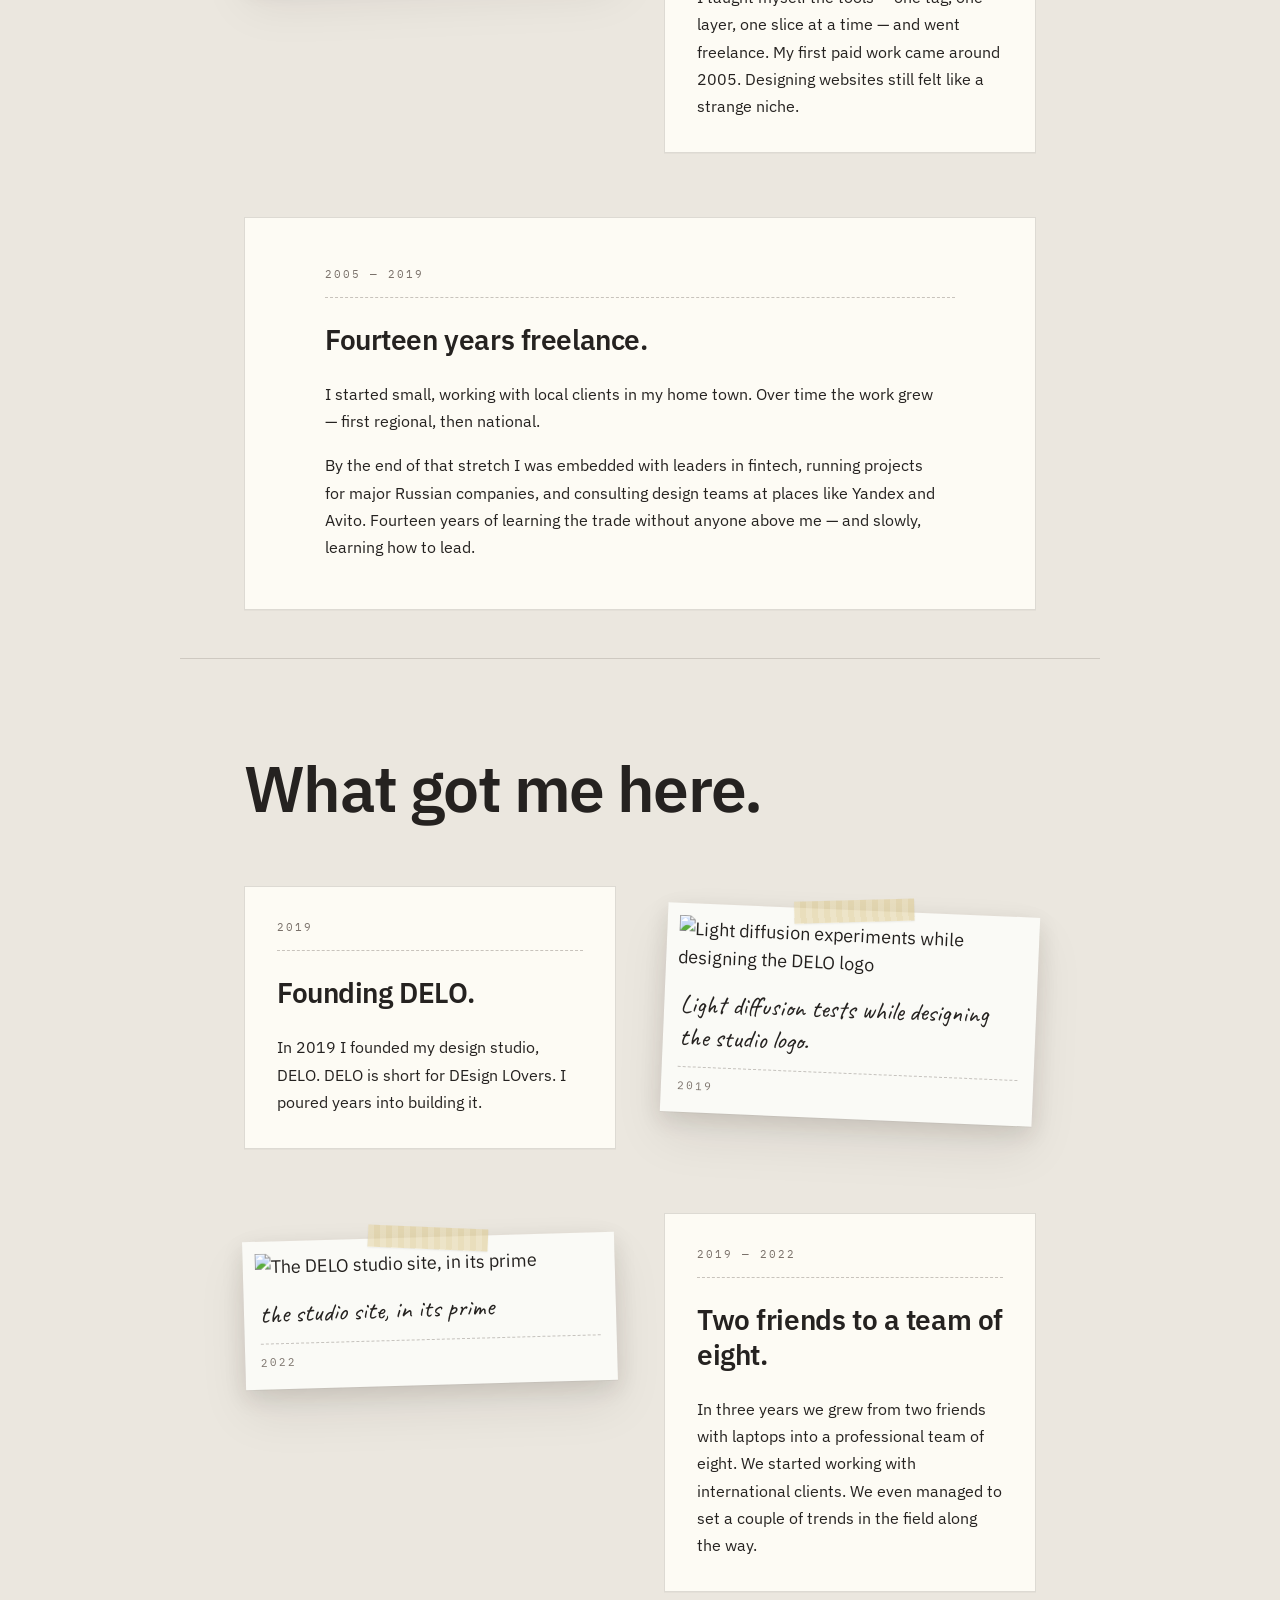
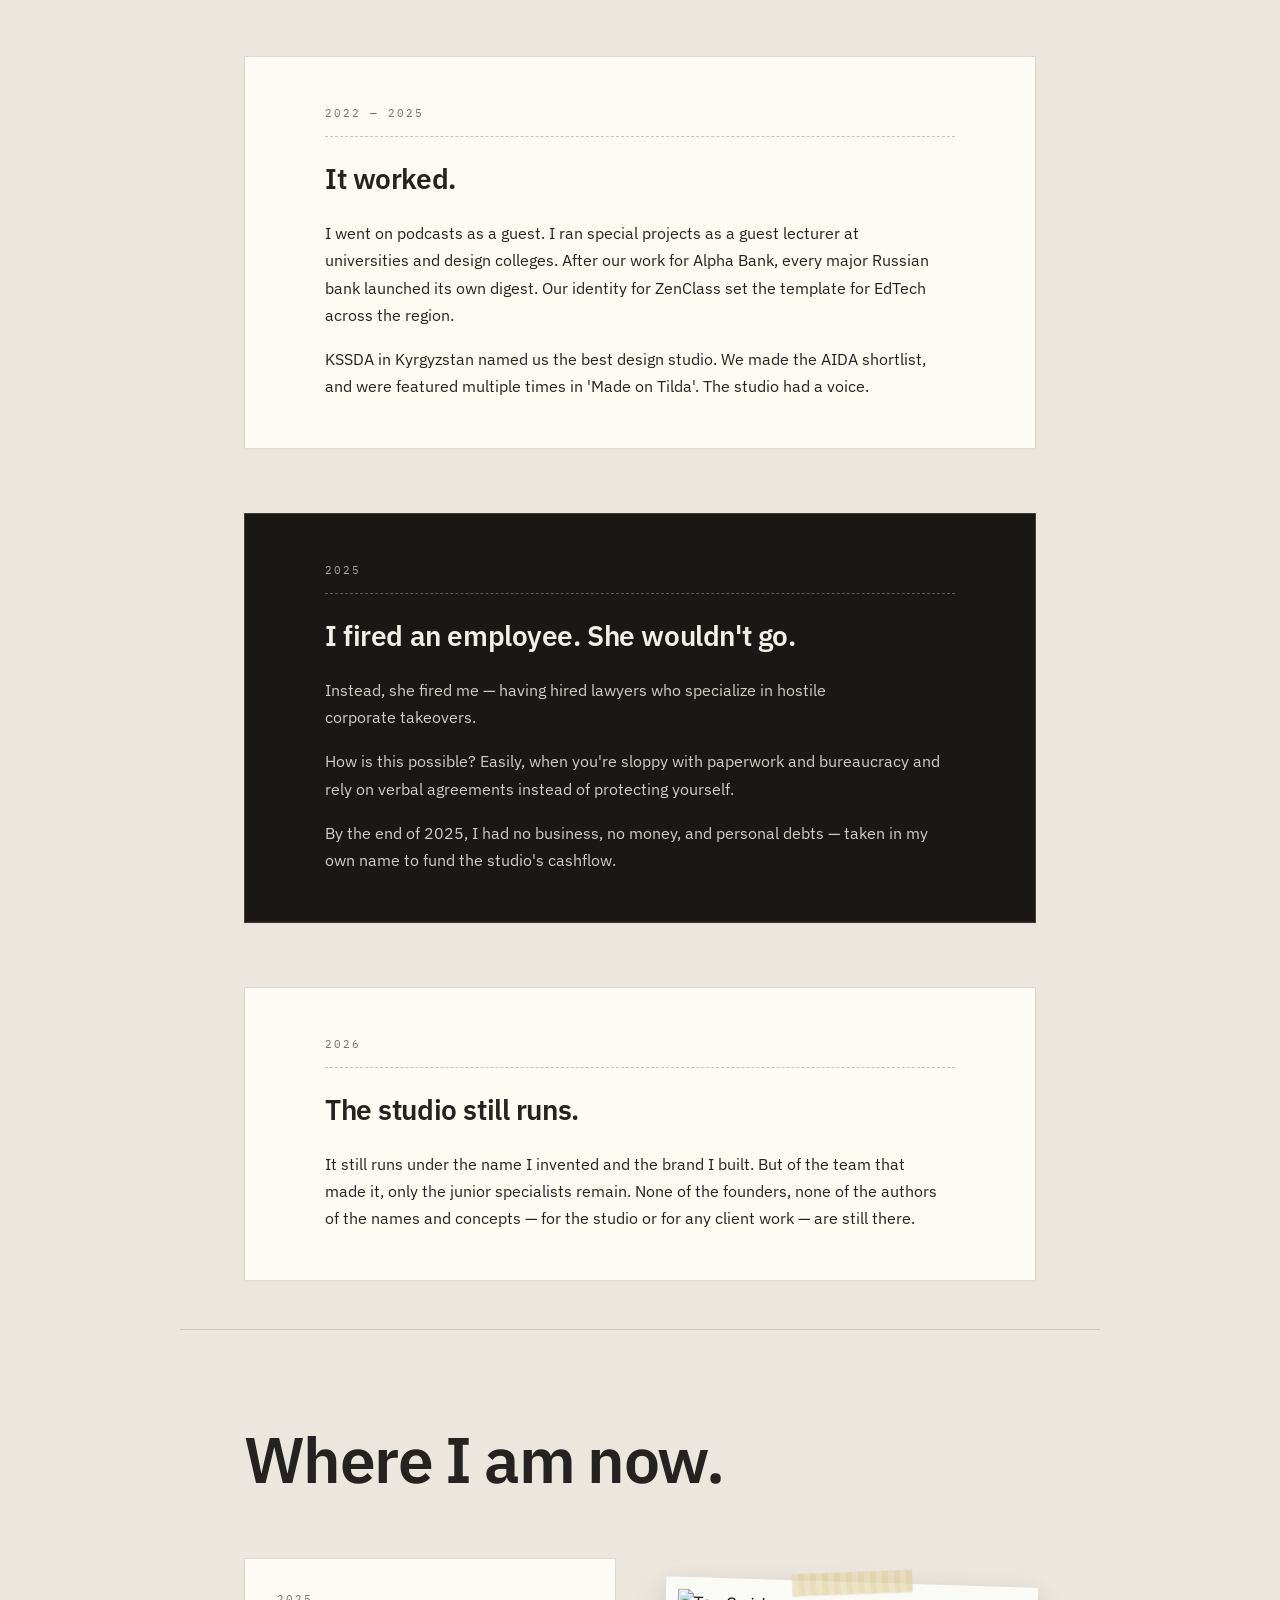
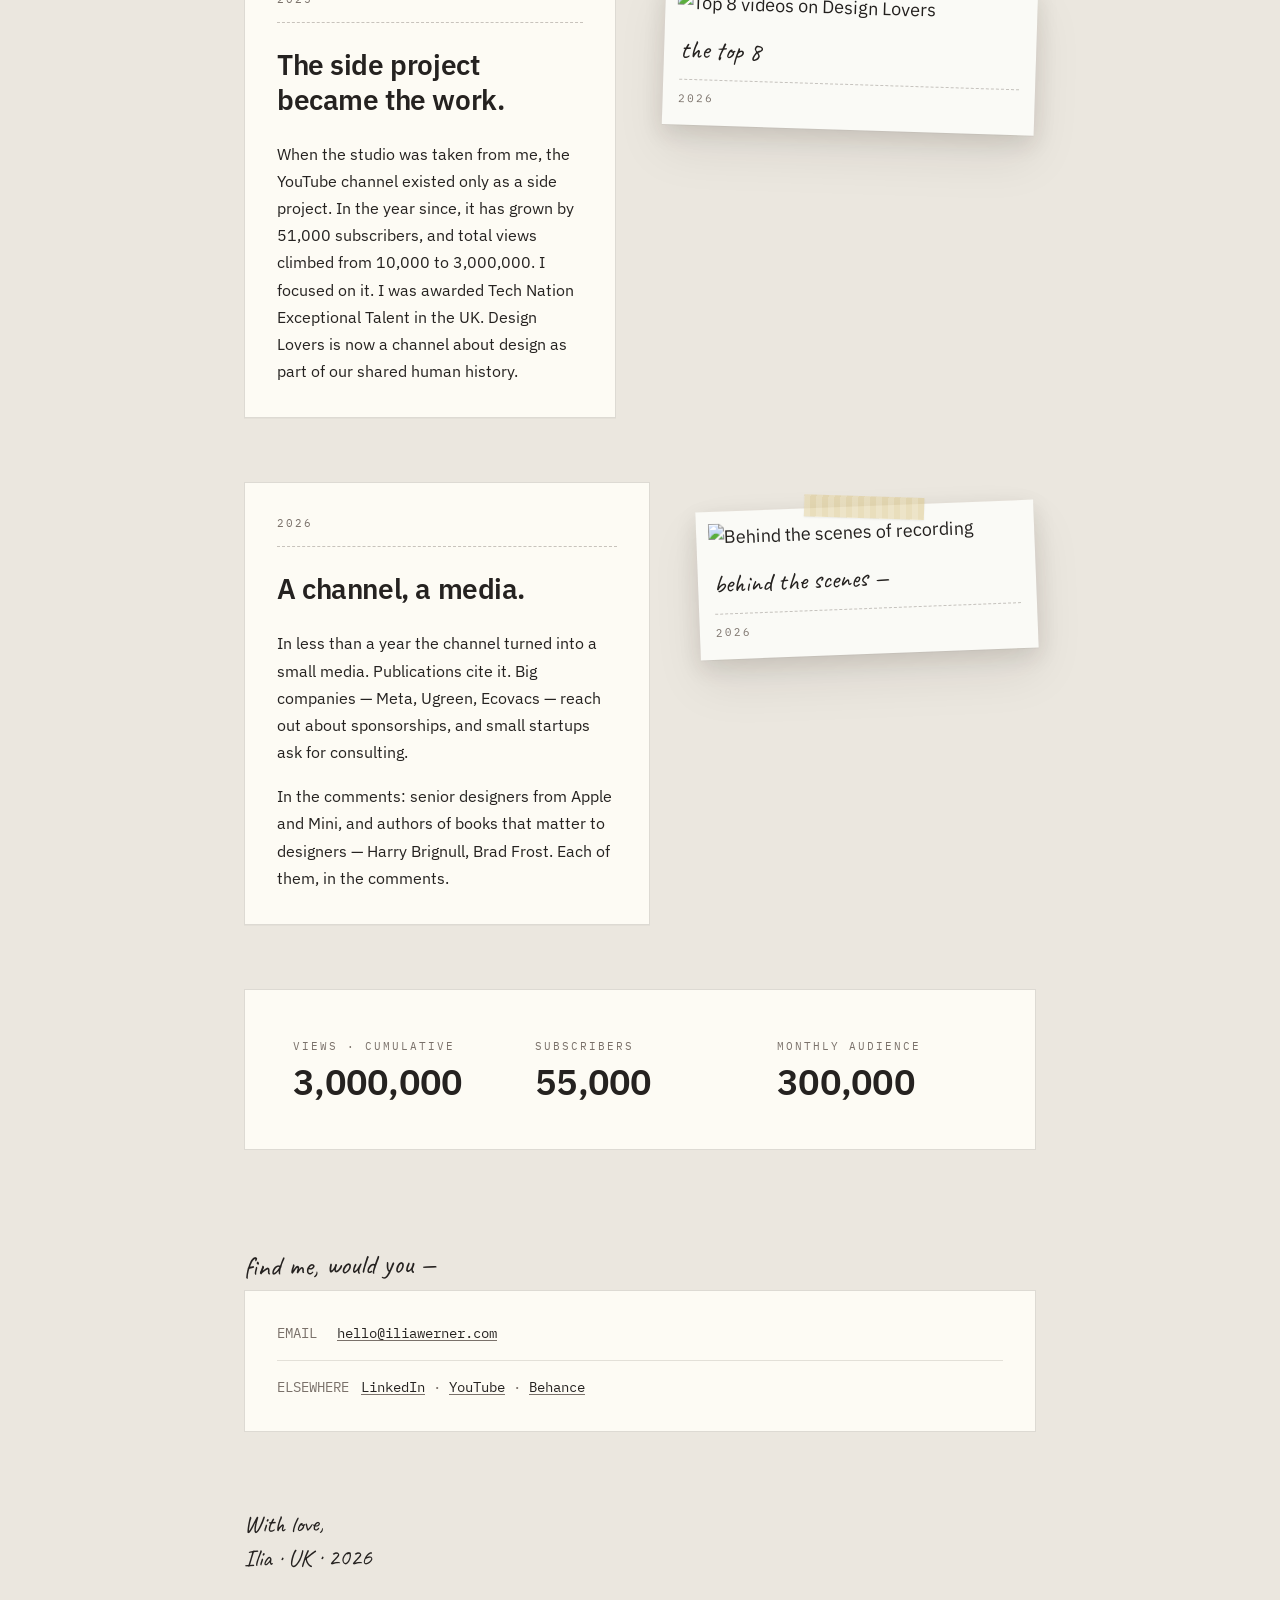
==== commit a1be7f9e: "Update index.html" ====
--- a/public/index.html
+++ b/public/index.html
@@ -35,6 +35,19 @@
       --dark-text: #f2efe9;
       --hairline: rgba(40, 30, 20, 0.15);
       --hairline-dashed: rgba(40, 30, 20, 0.25);
+
+      /* Spacing scale — 8-based, modular */
+      --s-1: 8px;
+      --s-2: 16px;
+      --s-3: 24px;
+      --s-4: 32px;
+      --s-5: 48px;
+      --s-6: 64px;
+      --s-7: 96px;
+      --s-8: 128px;
+
+      /* Page horizontal gutter */
+      --gutter: var(--s-6);
     }
 
     * { box-sizing: border-box; }
@@ -48,29 +61,30 @@
       background-attachment: fixed;
       color: var(--ink);
       font-family: 'IBM Plex Sans', -apple-system, BlinkMacSystemFont, sans-serif;
-      font-size: 17px;
+      font-size: 18px;
       line-height: 1.55;
       -webkit-font-smoothing: antialiased;
       -moz-osx-font-smoothing: grayscale;
     }
 
     .page {
-      max-width: 900px;
+      max-width: 920px;
       margin: 0 auto;
       position: relative;
     }
 
     /* ==== Hero placard ==== */
     .hero {
-      padding: 80px 60px 20px;
+      padding: var(--s-7) var(--gutter) var(--s-3);
     }
 
     .hi {
       font-family: 'Caveat', cursive;
       font-size: 32px;
+      line-height: 1;
       color: var(--ink);
       transform: rotate(-1.2deg);
-      margin-bottom: 16px;
+      margin-bottom: var(--s-1);
     }
 
     h1 {
@@ -80,12 +94,12 @@
       line-height: 0.95;
       letter-spacing: -0.03em;
       color: var(--ink);
-      margin: 0 0 24px;
+      margin: 0 0 var(--s-4);
     }
 
     .intro {
-      max-width: 520px;
-      font-size: 17px;
+      max-width: 540px;
+      font-size: 18px;
       line-height: 1.55;
       color: var(--ink);
       text-wrap: pretty;
@@ -96,20 +110,20 @@
 
     /* ==== Hero photos ==== */
     .hero-photos {
-      padding: 60px;
+      padding: var(--s-6) var(--gutter) var(--s-7);
       display: grid;
       grid-template-columns: 1fr 1fr;
-      gap: 40px;
+      gap: var(--s-5);
       align-items: start;
     }
 
-    .hero-photos .offset-down { padding-top: 60px; }
+    .hero-photos .offset-down { padding-top: var(--s-6); }
 
     /* ==== Section heading ==== */
     .section-heading {
-      padding: 120px 60px 96px;
+      padding: var(--s-7) var(--gutter) var(--s-6);
       border-top: 1px solid var(--hairline);
-      margin: 60px 0 0;
+      margin: var(--s-5) 0 0;
       font-family: 'IBM Plex Sans', sans-serif;
       font-weight: 600;
       font-size: 64px;
@@ -122,27 +136,29 @@
     .grid-2 {
       display: grid;
       grid-template-columns: 1fr 1fr;
-      gap: 36px;
-      padding: 0 60px;
+      gap: var(--s-5);
+      padding: 0 var(--gutter);
       align-items: start;
     }
     .grid-2 + .grid-2,
     .grid-2 + .ticket-wrap,
     .ticket-wrap + .grid-2,
-    .ticket-wrap + .ticket-wrap {
-      margin-top: 40px;
+    .ticket-wrap + .ticket-wrap,
+    .grid-2 + .grid-12,
+    .ticket-wrap + .grid-12 {
+      margin-top: var(--s-6);
     }
 
     .grid-12 {
       display: grid;
       grid-template-columns: 1.2fr 1fr;
-      gap: 36px;
-      padding: 0 60px;
+      gap: var(--s-5);
+      padding: 0 var(--gutter);
       align-items: start;
-      margin-top: 40px;
-    }
-
-    .ticket-wrap { padding: 0 60px; }
+      margin-top: var(--s-6);
+    }
+
+    .ticket-wrap { padding: 0 var(--gutter); }
 
     /* ==== Photo ==== */
     .photo {
@@ -151,12 +167,12 @@
       margin: 0;
     }
 
-    .photo-wrap.stagger { padding-top: 18px; }
+    .photo-wrap.stagger { padding-top: var(--s-3); }
 
     .photo-card {
       position: relative;
       background: var(--photo-paper);
-      padding: 12px;
+      padding: 12px 12px 14px;
       box-shadow:
         0 1px 0 rgba(0,0,0,0.04),
         0 8px 22px rgba(40,30,20,0.12),
@@ -170,22 +186,22 @@
     }
 
     .photo-caption {
-      margin-top: 14px;
+      margin-top: var(--s-2);
       font-family: 'Caveat', cursive;
       font-size: 26px;
-      line-height: 1.2;
+      line-height: 1.25;
       color: var(--ink);
       transform: rotate(-0.4deg);
       padding: 0 4px;
     }
 
     .photo-divider {
-      margin: 12px 4px 8px;
+      margin: 14px 4px 10px;
       border-top: 1px dashed var(--hairline-dashed);
     }
 
     .photo-year {
-      padding: 0 4px 6px;
+      padding: 0 4px 4px;
       font-family: 'IBM Plex Mono', monospace;
       font-size: 11px;
       letter-spacing: 0.18em;
@@ -235,20 +251,20 @@
       font-size: 12px;
       line-height: 1.6;
       letter-spacing: 0.05em;
-      padding: 20px;
+      padding: var(--s-3);
     }
 
     /* ==== Ticket ==== */
     .ticket {
       background: var(--paper);
       border: 1px solid var(--hairline);
-      padding: 24px 28px;
+      padding: var(--s-4);
       position: relative;
       box-shadow: 0 1px 0 rgba(0,0,0,0.03);
       color: var(--ink);
     }
 
-    .ticket.narrow { padding: 32px 80px; }
+    .ticket.narrow { padding: var(--s-5) 80px; }
 
     .ticket.dark {
       background: var(--dark-bg);
@@ -269,7 +285,7 @@
     .ticket-year.red { color: var(--red); }
 
     .ticket-divider {
-      margin: 12px 0 22px;
+      margin: 14px 0 var(--s-3);
       border-top: 1px dashed var(--hairline-dashed);
     }
 
@@ -281,9 +297,9 @@
       font-family: 'IBM Plex Sans', sans-serif;
       font-weight: 600;
       font-size: 28px;
-      line-height: 1.2;
+      line-height: 1.25;
       letter-spacing: -0.015em;
-      margin: 0 0 18px;
+      margin: 0 0 var(--s-3);
       color: inherit;
     }
 
@@ -291,7 +307,7 @@
     .ticket.narrow .ticket-body { max-width: 620px; }
 
     .ticket-body {
-      font-size: 15px;
+      font-size: 16px;
       line-height: 1.7;
       color: inherit;
       text-wrap: pretty;
@@ -300,20 +316,20 @@
     .ticket.dark .ticket-body { color: rgba(242,239,233,0.85); }
 
     .ticket-body p {
-      margin: 0 0 1em;
+      margin: 0 0 1.05em;
     }
 
     .ticket-body p:last-child { margin-bottom: 0; }
 
     /* ==== Specimen counter ==== */
     .specimen {
-      margin: 40px 60px 0;
+      margin: var(--s-6) var(--gutter) 0;
       background: var(--paper);
       border: 1px solid var(--hairline);
-      padding: 28px 32px;
+      padding: var(--s-5);
       display: grid;
       grid-template-columns: repeat(3, 1fr);
-      gap: 24px;
+      gap: var(--s-4);
     }
 
     .stat-label {
@@ -322,35 +338,37 @@
       letter-spacing: 0.18em;
       text-transform: uppercase;
       color: var(--muted);
-      margin-bottom: 6px;
+      margin-bottom: var(--s-1);
     }
 
     .stat-value {
       font-family: 'IBM Plex Sans', sans-serif;
       font-weight: 600;
       font-size: 36px;
+      line-height: 1.05;
       color: var(--ink);
       letter-spacing: -0.02em;
     }
 
     /* ==== Contact ==== */
-    .contact { padding: 60px 60px 24px; }
+    .contact { padding: var(--s-7) var(--gutter) var(--s-3); }
 
     .contact-hi {
       font-family: 'Caveat', cursive;
       font-size: 28px;
+      line-height: 1;
       color: var(--ink);
       transform: rotate(-1deg);
-      margin-bottom: 14px;
+      margin-bottom: var(--s-2);
     }
 
     .contact-card {
       background: var(--paper);
       border: 1px solid var(--hairline);
-      padding: 24px 28px;
+      padding: var(--s-4);
       display: flex;
       flex-direction: column;
-      gap: 14px;
+      gap: var(--s-2);
     }
 
     .contact-row {
@@ -362,7 +380,7 @@
     .contact-row.elsewhere {
       display: flex;
       flex-wrap: wrap;
-      gap: 8px;
+      gap: var(--s-1);
       align-items: baseline;
     }
 
@@ -392,7 +410,7 @@
     .contact-row a:hover { text-decoration-color: var(--ink); }
 
     /* ==== Signature ==== */
-    .signature { padding: 32px 60px 60px; }
+    .signature { padding: var(--s-5) var(--gutter) var(--s-7); }
 
     .signature-text {
       font-family: 'Caveat', cursive;
@@ -404,54 +422,66 @@
 
     /* ==== Mobile ==== */
     @media (max-width: 720px) {
+      :root { --gutter: var(--s-3); }
+
       body { font-size: 16px; }
 
-      .hero { padding: 56px 24px 16px; }
+      .hero { padding: var(--s-6) var(--gutter) var(--s-3); }
       .hi { font-size: 26px; }
-      h1 { font-size: 52px; letter-spacing: -0.02em; }
+      h1 { font-size: 52px; letter-spacing: -0.02em; margin-bottom: var(--s-3); }
       .intro { font-size: 16px; max-width: none; }
 
       .hero-photos {
-        padding: 40px 24px;
+        padding: var(--s-5) var(--gutter) var(--s-6);
         grid-template-columns: 1fr;
-        gap: 36px;
+        gap: var(--s-5);
       }
       .hero-photos .offset-down { padding-top: 0; }
 
       .section-heading {
-        padding: 72px 24px 48px;
+        padding: var(--s-6) var(--gutter) var(--s-5);
+        margin-top: var(--s-4);
         font-size: 36px;
-        margin-top: 32px;
       }
 
       .grid-2,
       .grid-12 {
         grid-template-columns: 1fr;
-        padding: 0 24px;
-        gap: 28px;
+        padding: 0 var(--gutter);
+        gap: var(--s-4);
       }
 
-      .ticket-wrap { padding: 0 24px; }
-
-      .ticket { padding: 20px 22px; }
-      .ticket.narrow { padding: 24px 26px; }
-
-      .ticket-title { font-size: 22px; }
+      .grid-2 + .grid-2,
+      .grid-2 + .ticket-wrap,
+      .ticket-wrap + .grid-2,
+      .ticket-wrap + .ticket-wrap,
+      .grid-2 + .grid-12,
+      .ticket-wrap + .grid-12,
+      .grid-12 {
+        margin-top: var(--s-4);
+      }
+
+      .ticket-wrap { padding: 0 var(--gutter); }
+
+      .ticket { padding: var(--s-3); }
+      .ticket.narrow { padding: var(--s-4); }
+
+      .ticket-title { font-size: 22px; margin-bottom: var(--s-2); }
 
       .ticket.narrow .ticket-title,
       .ticket.narrow .ticket-body { max-width: none; }
 
       .specimen {
-        margin: 28px 24px 0;
-        padding: 22px 24px;
+        margin: var(--s-5) var(--gutter) 0;
+        padding: var(--s-4) var(--s-3);
         grid-template-columns: 1fr;
-        gap: 16px;
+        gap: var(--s-3);
       }
 
       .stat-value { font-size: 28px; }
 
-      .contact { padding: 44px 24px 16px; }
-      .signature { padding: 24px 24px 56px; }
+      .contact { padding: var(--s-6) var(--gutter) var(--s-3); }
+      .signature { padding: var(--s-4) var(--gutter) var(--s-6); }
 
       .photo-wrap.stagger { padding-top: 0; }
       .photo-caption { font-size: 22px; }
@@ -465,7 +495,7 @@
 
     @media (max-width: 480px) {
       h1 { font-size: 40px; }
-      .section-heading { font-size: 30px; padding: 56px 24px 36px; }
+      .section-heading { font-size: 30px; padding: var(--s-5) var(--gutter) var(--s-4); }
       .ticket-title { font-size: 20px; }
     }
   </style>
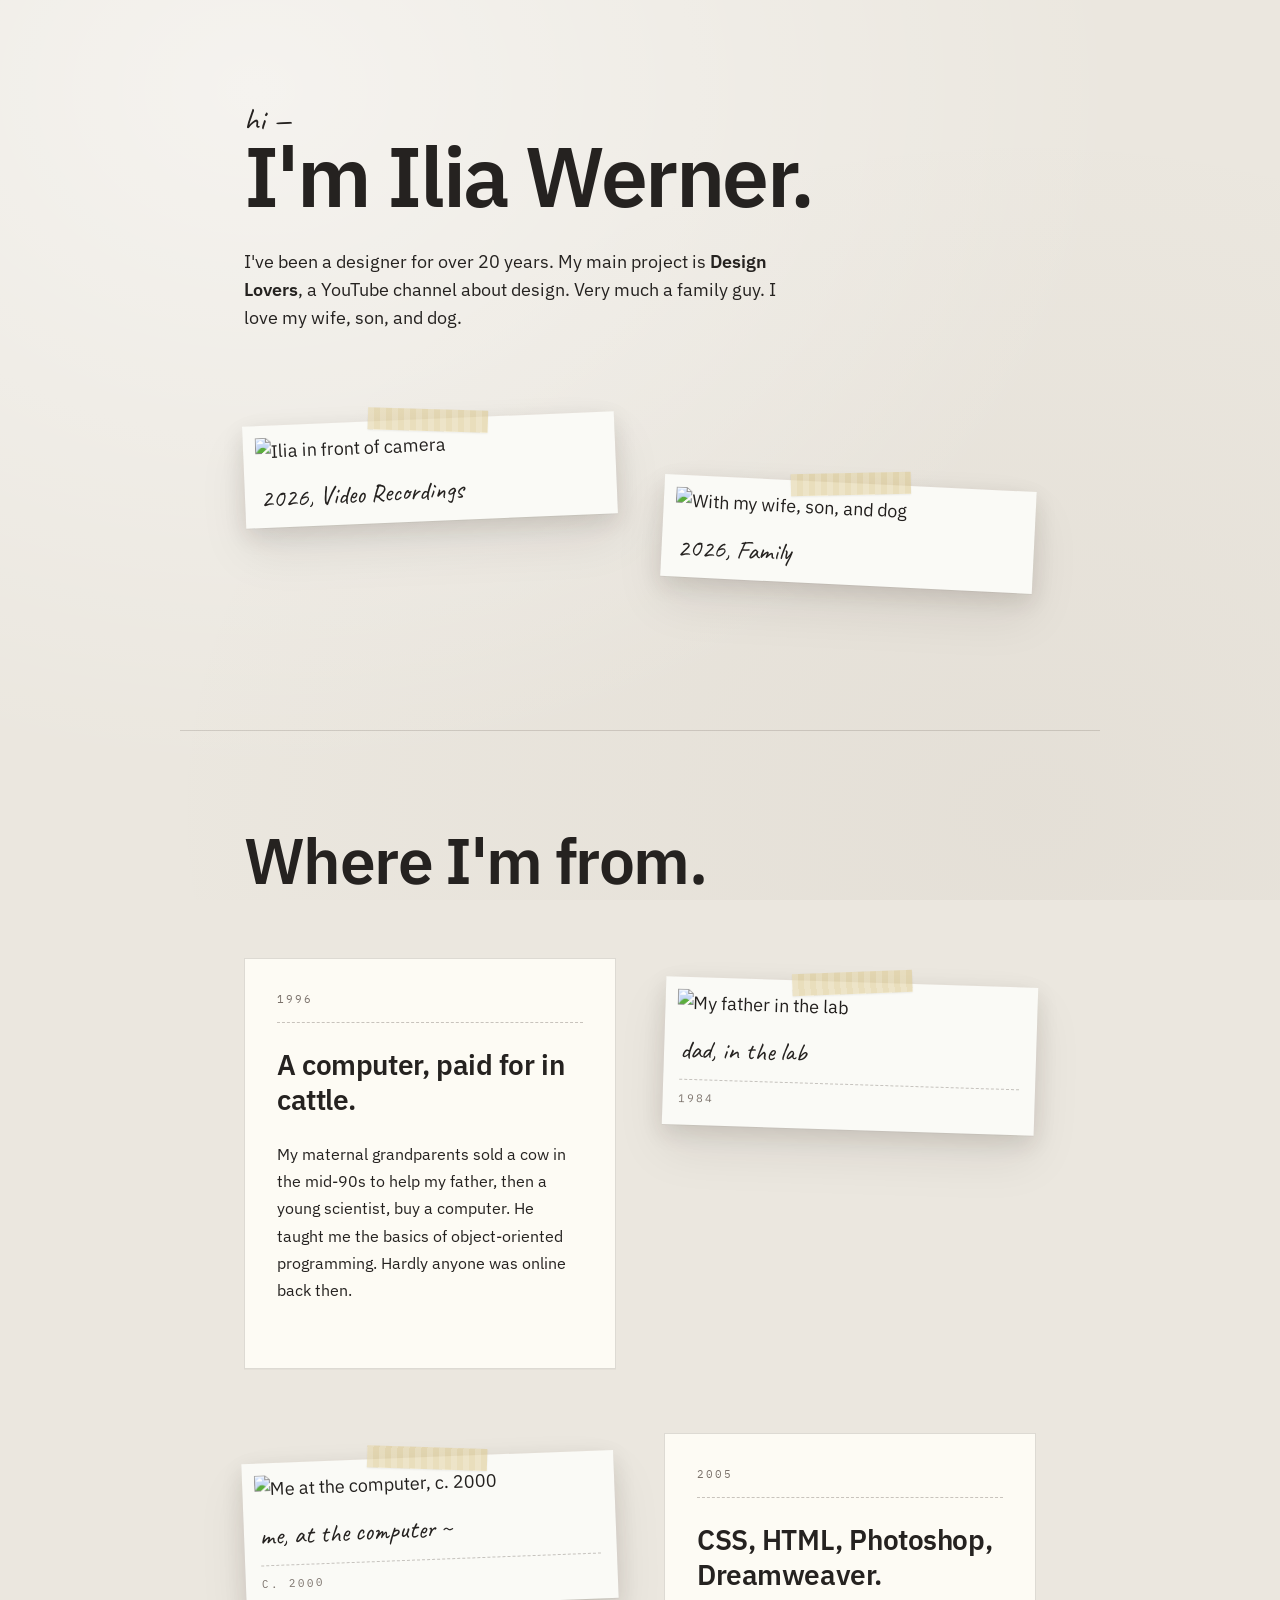
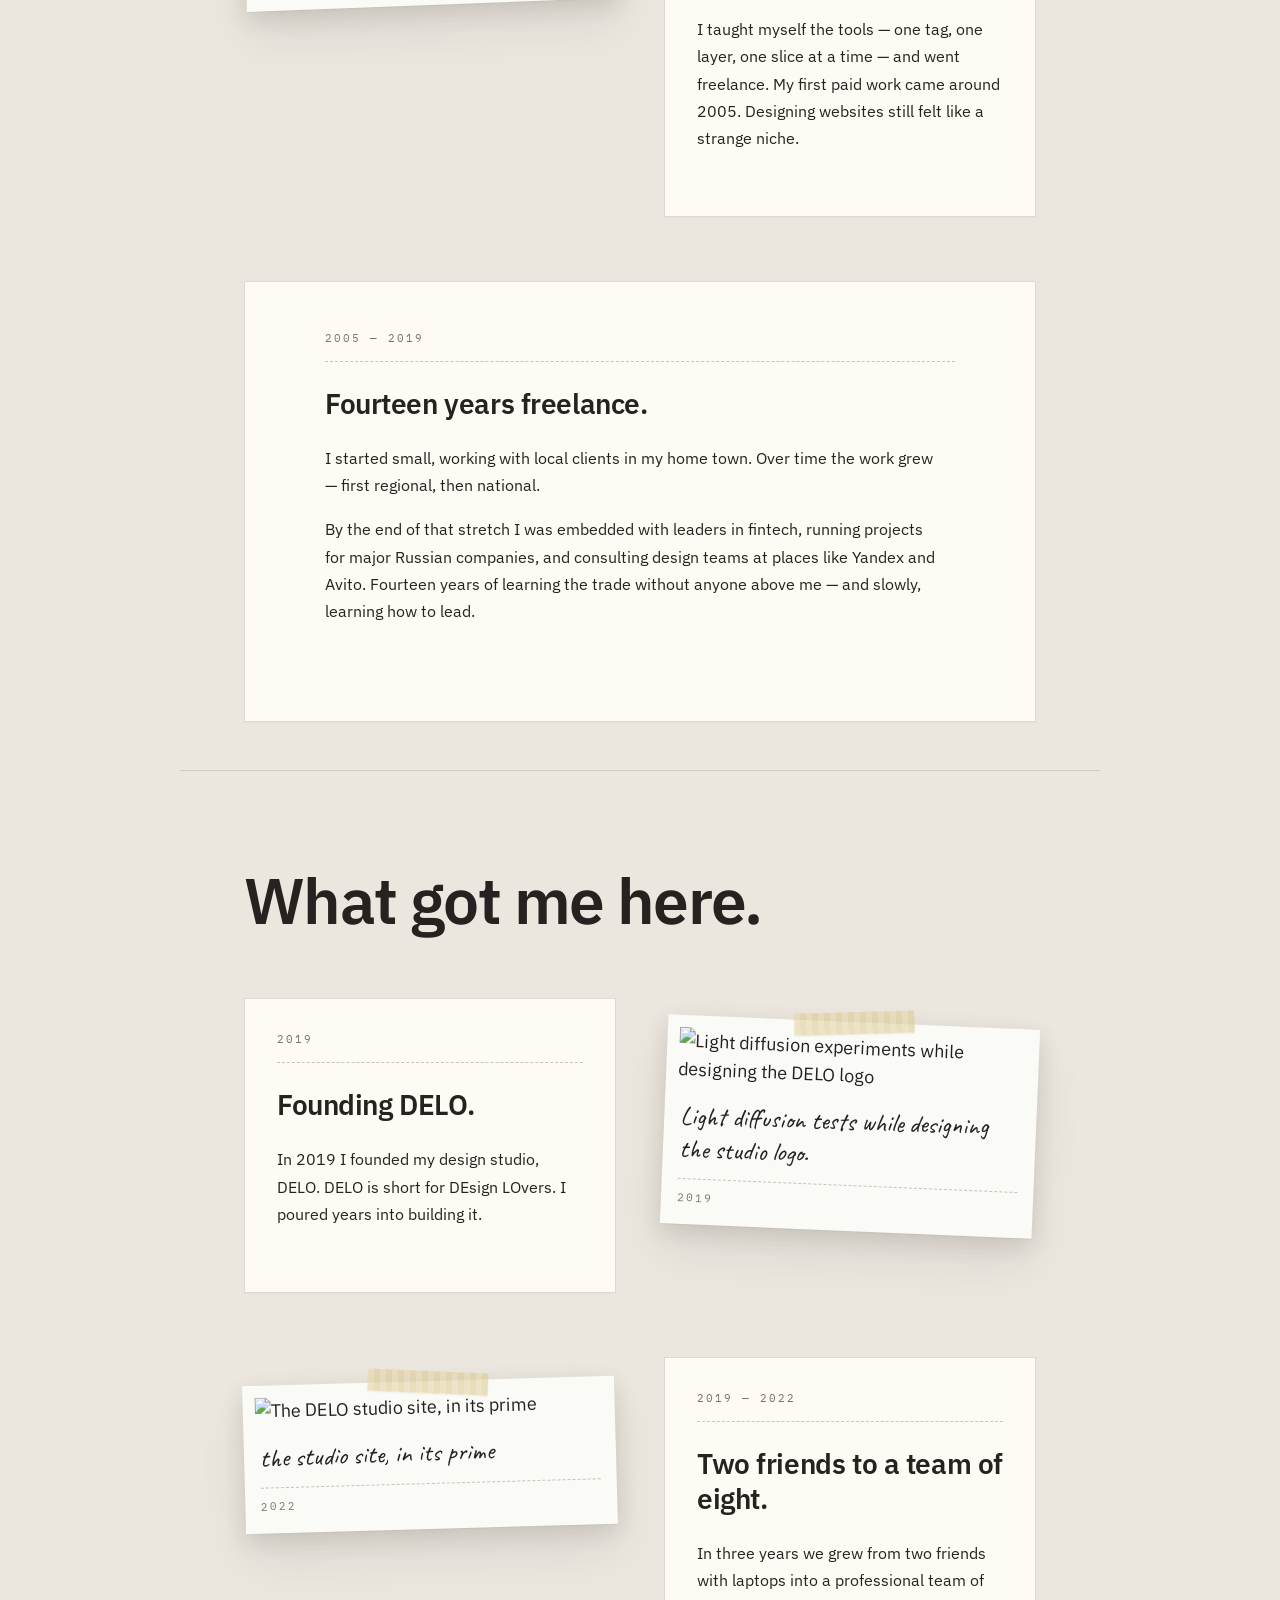
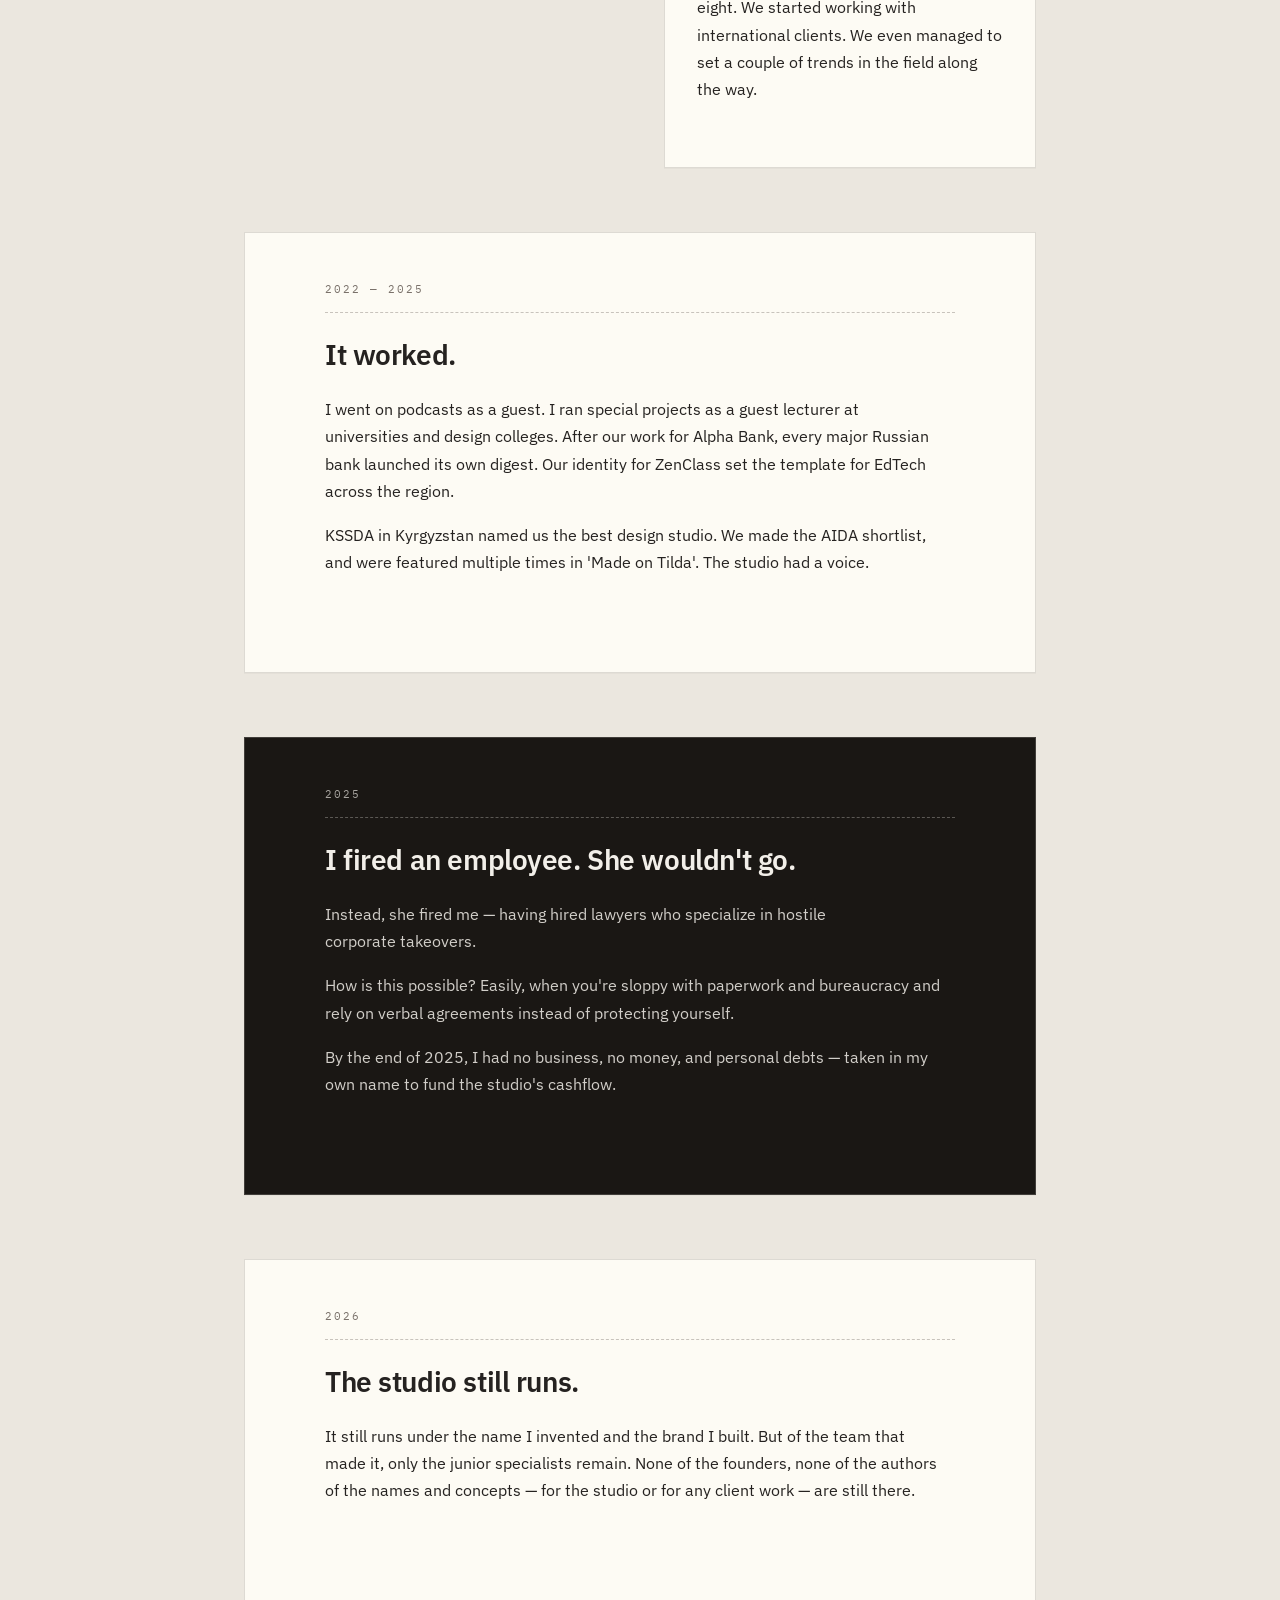
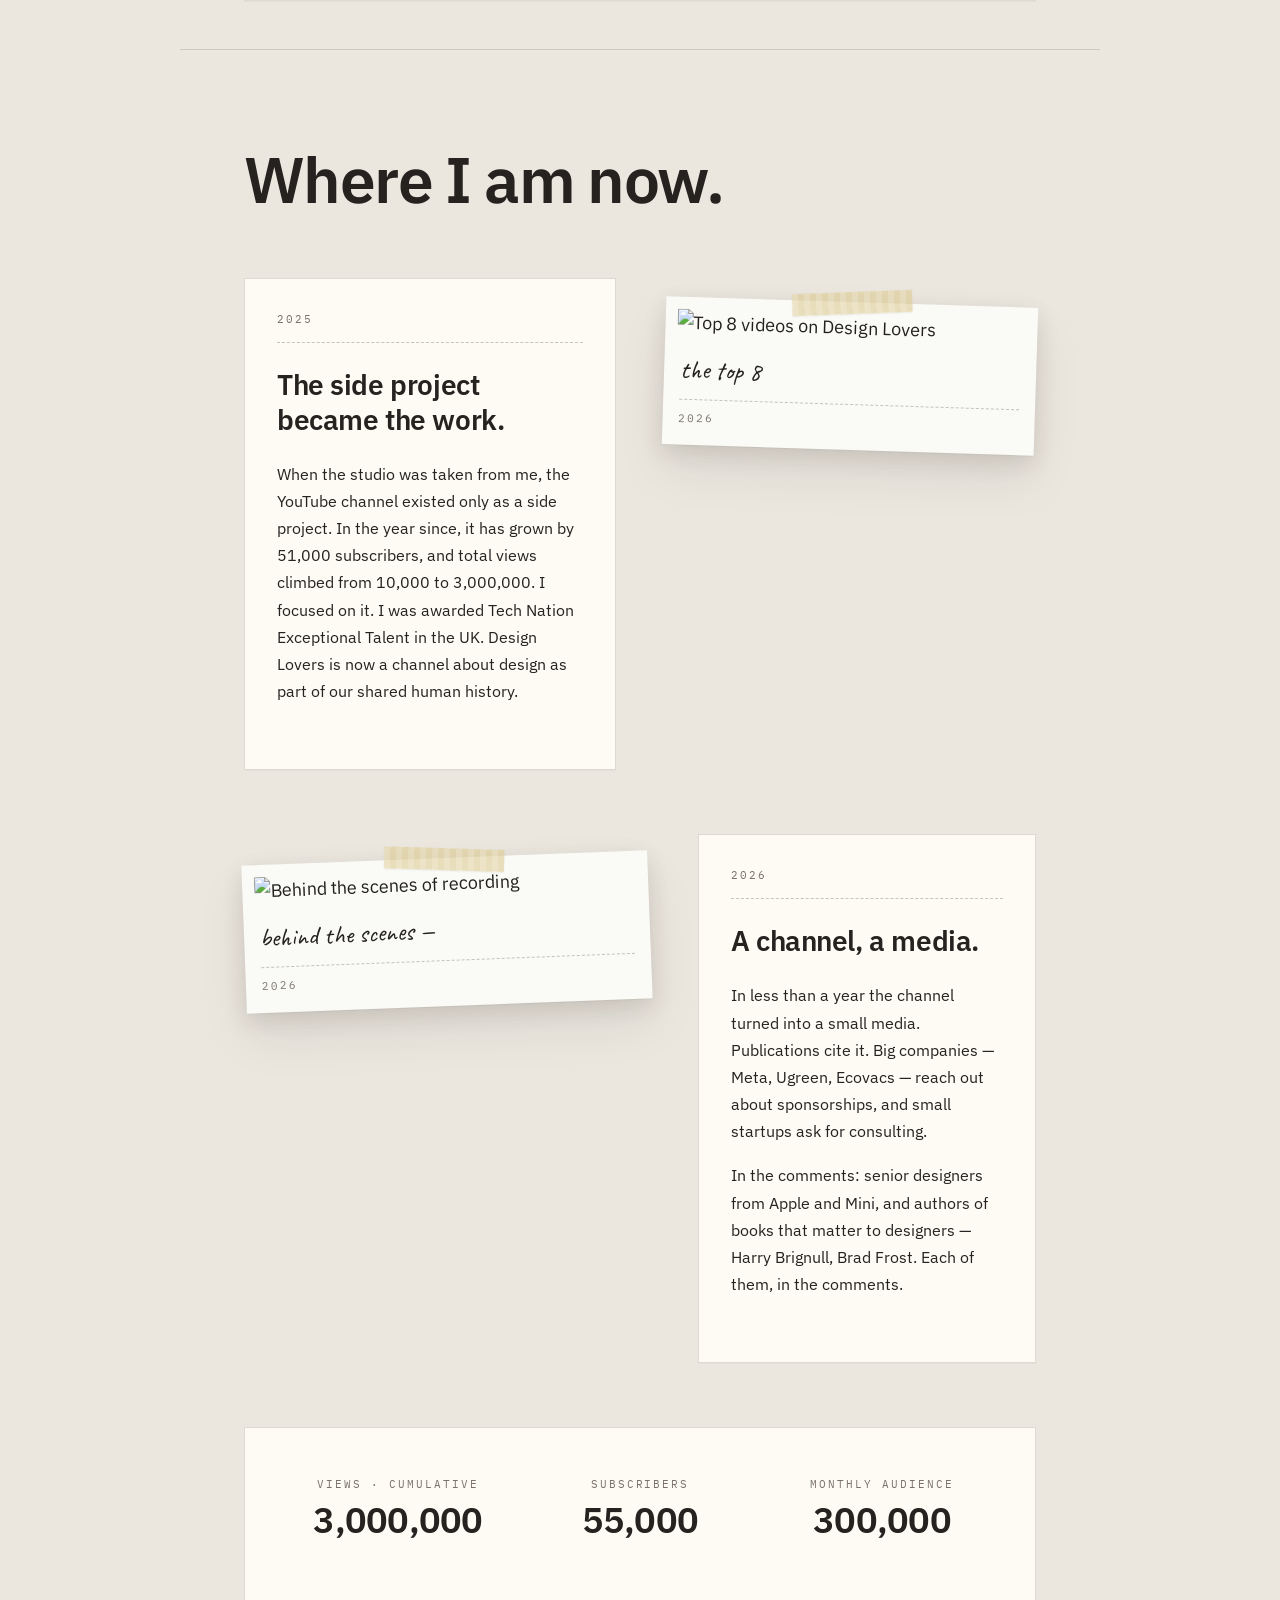
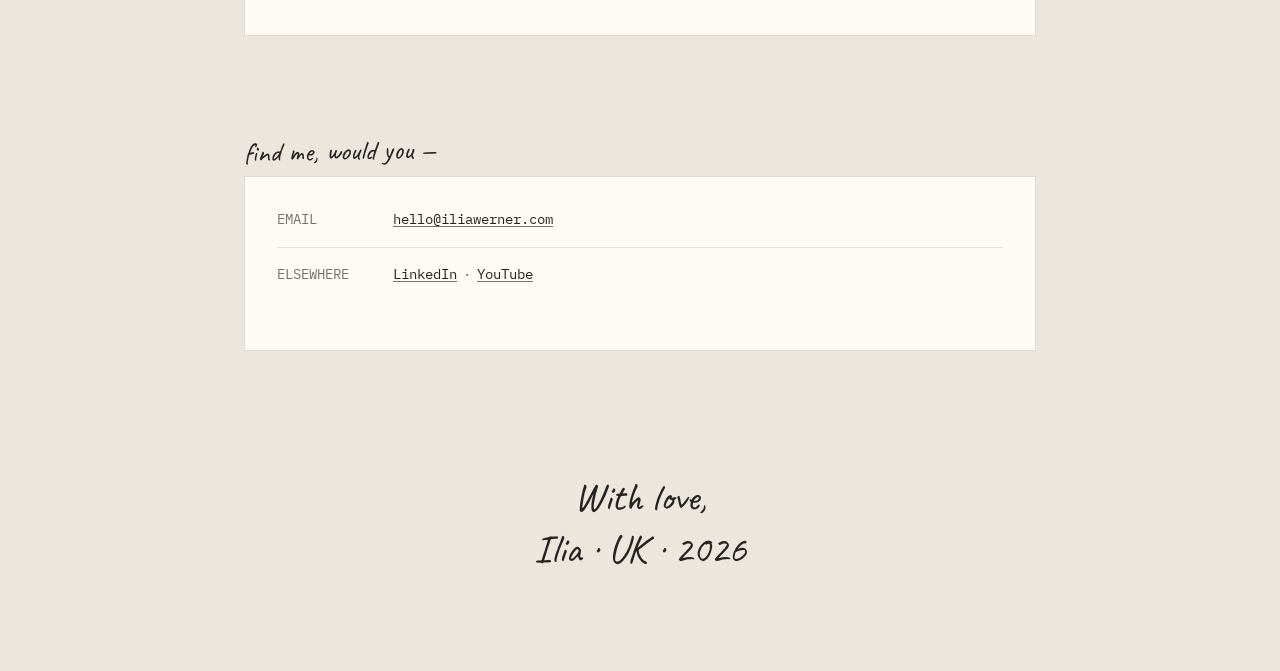
==== commit 9b49985a: "upd" ====
--- a/public/index.html
+++ b/public/index.html
@@ -258,13 +258,13 @@
     .ticket {
       background: var(--paper);
       border: 1px solid var(--hairline);
-      padding: var(--s-4);
+      padding: var(--s-4) var(--s-4) var(--s-6);
       position: relative;
       box-shadow: 0 1px 0 rgba(0,0,0,0.03);
       color: var(--ink);
     }
 
-    .ticket.narrow { padding: var(--s-5) 80px; }
+    .ticket.narrow { padding: var(--s-5) 80px var(--s-7); }
 
     .ticket.dark {
       background: var(--dark-bg);
@@ -326,11 +326,13 @@
       margin: var(--s-6) var(--gutter) 0;
       background: var(--paper);
       border: 1px solid var(--hairline);
-      padding: var(--s-5);
+      padding: var(--s-5) var(--s-5) var(--s-7);
       display: grid;
       grid-template-columns: repeat(3, 1fr);
       gap: var(--s-4);
     }
+
+    .stat { text-align: center; }
 
     .stat-label {
       font-family: 'IBM Plex Mono', monospace;
@@ -365,33 +367,34 @@
     .contact-card {
       background: var(--paper);
       border: 1px solid var(--hairline);
-      padding: var(--s-4);
+      padding: var(--s-4) var(--s-4) var(--s-6);
       display: flex;
       flex-direction: column;
       gap: var(--s-2);
     }
 
     .contact-row {
+      display: flex;
+      align-items: baseline;
+      gap: var(--s-2);
       font-family: 'IBM Plex Mono', monospace;
       font-size: 14px;
       color: var(--ink);
     }
 
-    .contact-row.elsewhere {
-      display: flex;
-      flex-wrap: wrap;
-      gap: var(--s-1);
-      align-items: baseline;
-    }
-
     .contact-row .meta {
+      flex: 0 0 100px;
       color: var(--muted);
-      margin-right: 12px;
-    }
-
-    .contact-row.elsewhere .meta { margin-right: 4px; }
-
-    .contact-row .dot { color: var(--muted); }
+    }
+
+    .contact-row.elsewhere .links {
+      display: inline;
+    }
+
+    .contact-row .dot {
+      color: var(--muted);
+      margin: 0 6px;
+    }
 
     .contact-card hr {
       height: 1px;
@@ -410,14 +413,17 @@
     .contact-row a:hover { text-decoration-color: var(--ink); }
 
     /* ==== Signature ==== */
-    .signature { padding: var(--s-5) var(--gutter) var(--s-7); }
+    .signature {
+      padding: var(--s-7) var(--gutter) var(--s-7);
+      text-align: center;
+    }
 
     .signature-text {
       font-family: 'Caveat', cursive;
-      font-size: 24px;
-      color: var(--ink);
-      transform: rotate(-0.6deg);
-      line-height: 1.4;
+      font-size: 40px;
+      color: var(--ink);
+      line-height: 1.3;
+      display: inline-block;
     }
 
     /* ==== Mobile ==== */
@@ -463,8 +469,8 @@
 
       .ticket-wrap { padding: 0 var(--gutter); }
 
-      .ticket { padding: var(--s-3); }
-      .ticket.narrow { padding: var(--s-4); }
+      .ticket { padding: var(--s-3) var(--s-3) var(--s-5); }
+      .ticket.narrow { padding: var(--s-4) var(--s-4) var(--s-6); }
 
       .ticket-title { font-size: 22px; margin-bottom: var(--s-2); }
 
@@ -473,7 +479,7 @@
 
       .specimen {
         margin: var(--s-5) var(--gutter) 0;
-        padding: var(--s-4) var(--s-3);
+        padding: var(--s-4) var(--s-3) var(--s-6);
         grid-template-columns: 1fr;
         gap: var(--s-3);
       }
@@ -481,7 +487,9 @@
       .stat-value { font-size: 28px; }
 
       .contact { padding: var(--s-6) var(--gutter) var(--s-3); }
-      .signature { padding: var(--s-4) var(--gutter) var(--s-6); }
+      .signature { padding: var(--s-6) var(--gutter) var(--s-6); }
+      .signature-text { font-size: 32px; }
+      .contact-row .meta { flex: 0 0 80px; }
 
       .photo-wrap.stagger { padding-top: 0; }
       .photo-caption { font-size: 22px; }
@@ -697,15 +705,6 @@
     </div>
 
     <div class="grid-12">
-      <div class="ticket">
-        <div class="ticket-year">2026</div>
-        <div class="ticket-divider"></div>
-        <h3 class="ticket-title">A channel, a media.</h3>
-        <div class="ticket-body">
-          <p>In less than a year the channel turned into a small media. Publications cite it. Big companies — Meta, Ugreen, Ecovacs — reach out about sponsorships, and small startups ask for consulting.</p>
-          <p>In the comments: senior designers from Apple and Mini, and authors of books that matter to designers — Harry Brignull, Brad Frost. Each of them, in the comments.</p>
-        </div>
-      </div>
       <div class="photo-wrap stagger">
         <figure class="photo rot-neg-22">
           <div class="photo-card">
@@ -717,6 +716,15 @@
           </div>
         </figure>
       </div>
+      <div class="ticket">
+        <div class="ticket-year">2026</div>
+        <div class="ticket-divider"></div>
+        <h3 class="ticket-title">A channel, a media.</h3>
+        <div class="ticket-body">
+          <p>In less than a year the channel turned into a small media. Publications cite it. Big companies — Meta, Ugreen, Ecovacs — reach out about sponsorships, and small startups ask for consulting.</p>
+          <p>In the comments: senior designers from Apple and Mini, and authors of books that matter to designers — Harry Brignull, Brad Frost. Each of them, in the comments.</p>
+        </div>
+      </div>
     </div>
 
     <!-- Specimen counter -->
@@ -746,9 +754,9 @@
         <hr>
         <div class="contact-row elsewhere">
           <span class="meta">ELSEWHERE</span>
-          <a href="https://www.linkedin.com/in/ilia-werner/">LinkedIn</a><span class="dot">·</span>
-          <a href="https://www.youtube.com/@design_lovers">YouTube</a><span class="dot">·</span>
-          <a href="https://www.behance.net/ilia-kuznetsov">Behance</a>
+          <span class="links">
+            <a href="https://www.linkedin.com/in/ilia-werner/">LinkedIn</a><span class="dot">·</span><a href="https://www.youtube.com/@design_lovers">YouTube</a>
+          </span>
         </div>
       </div>
     </section>
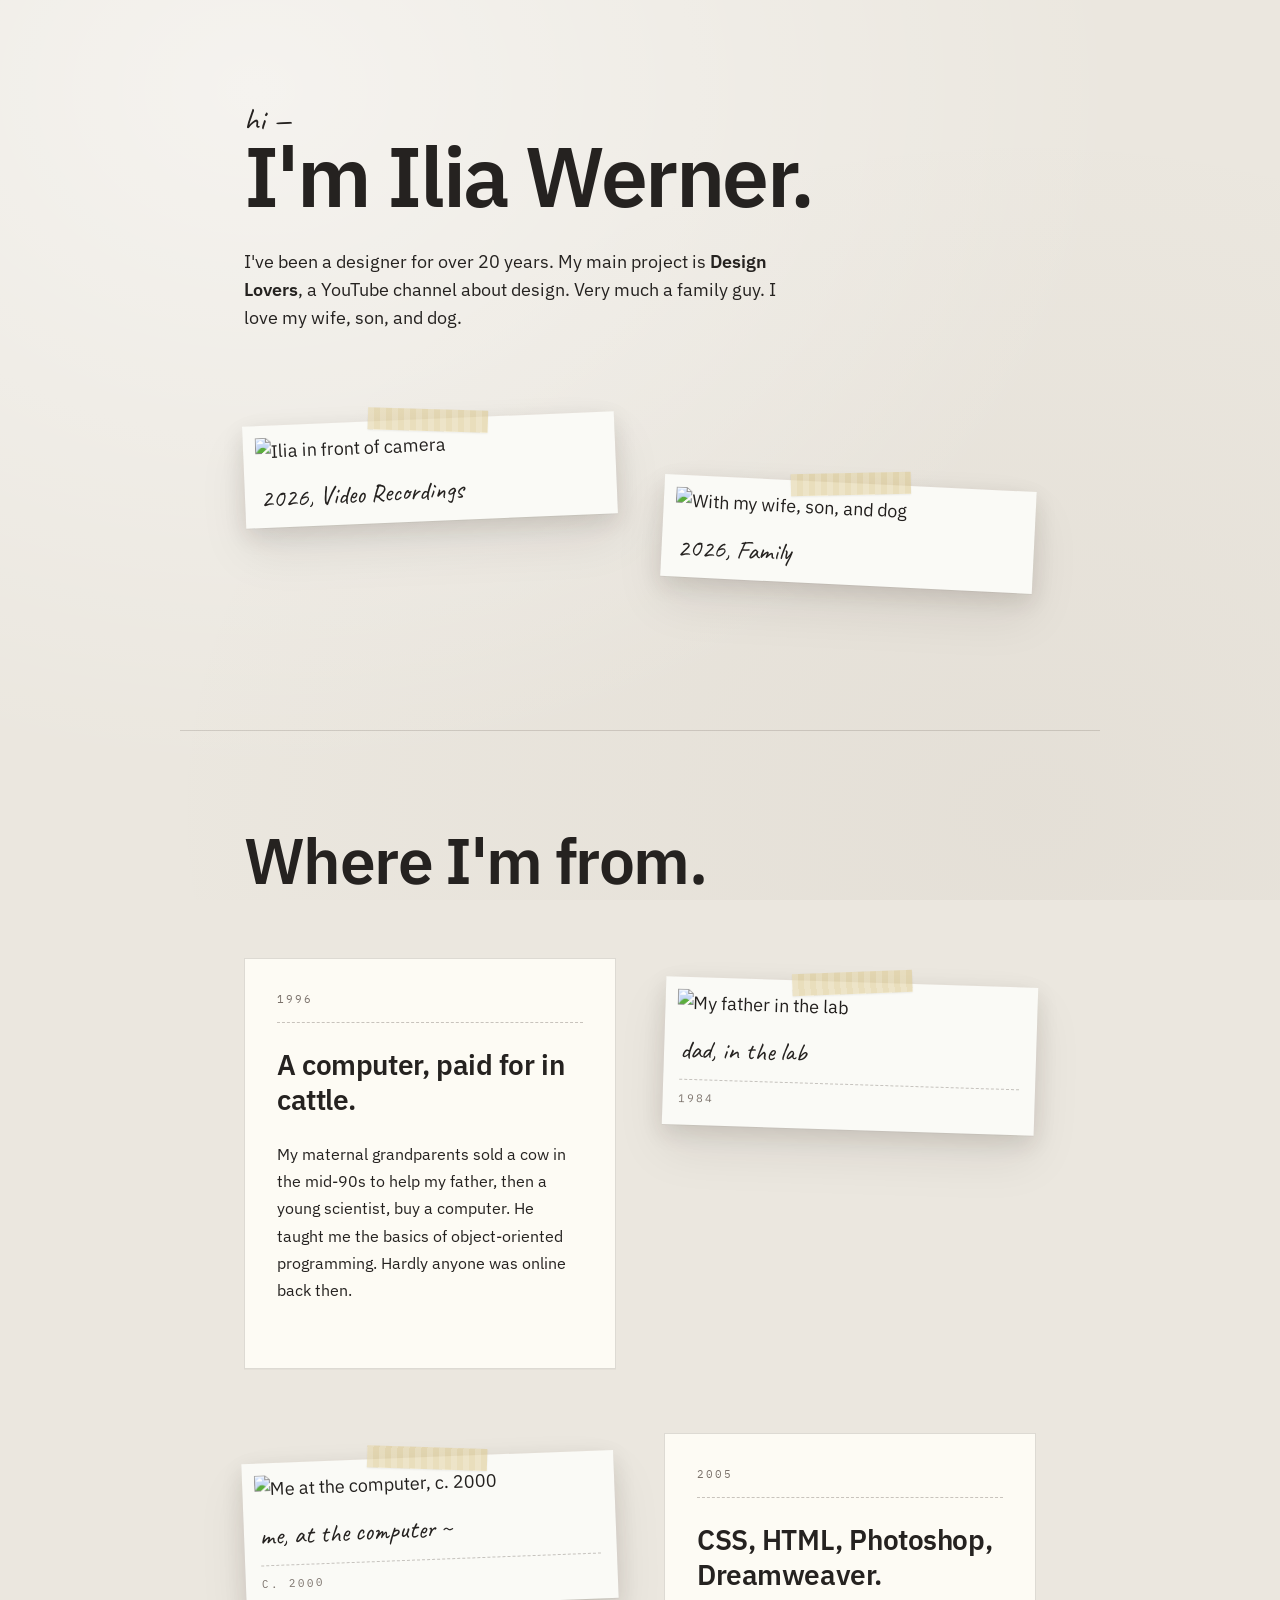
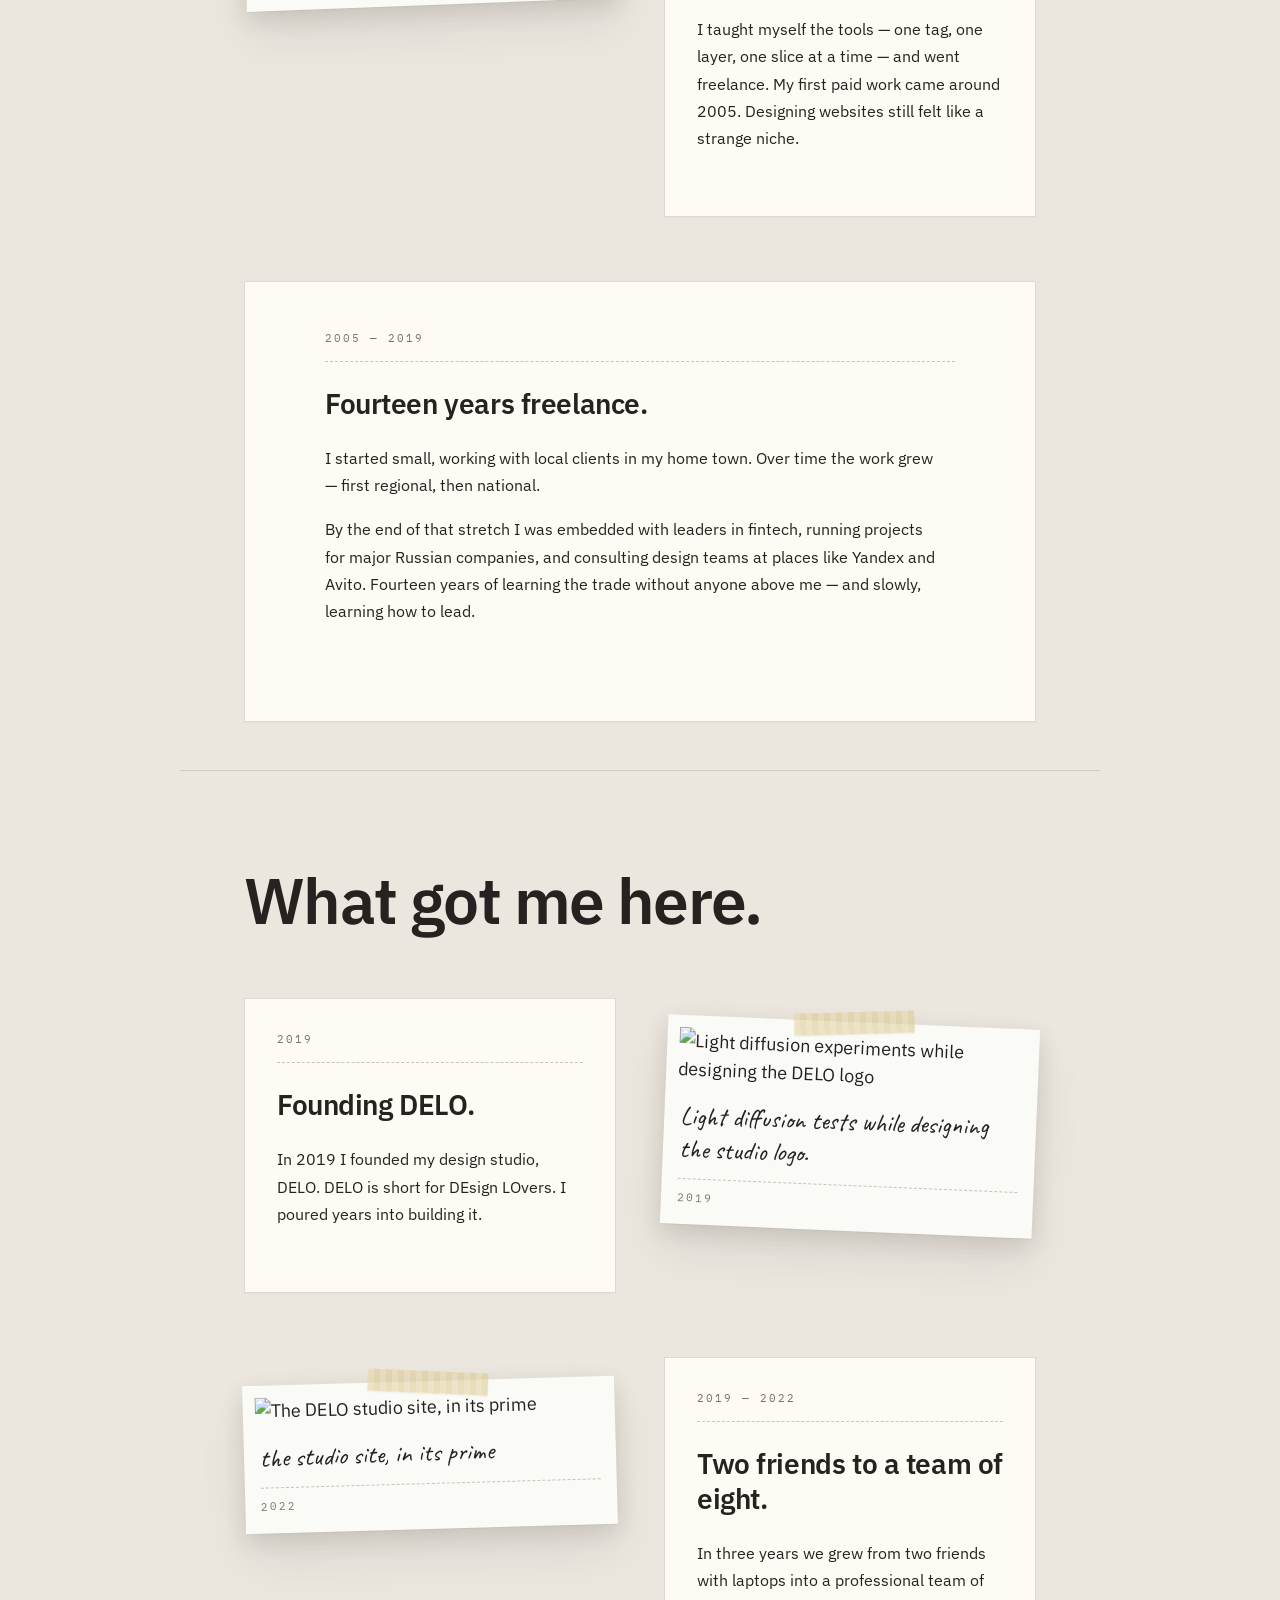
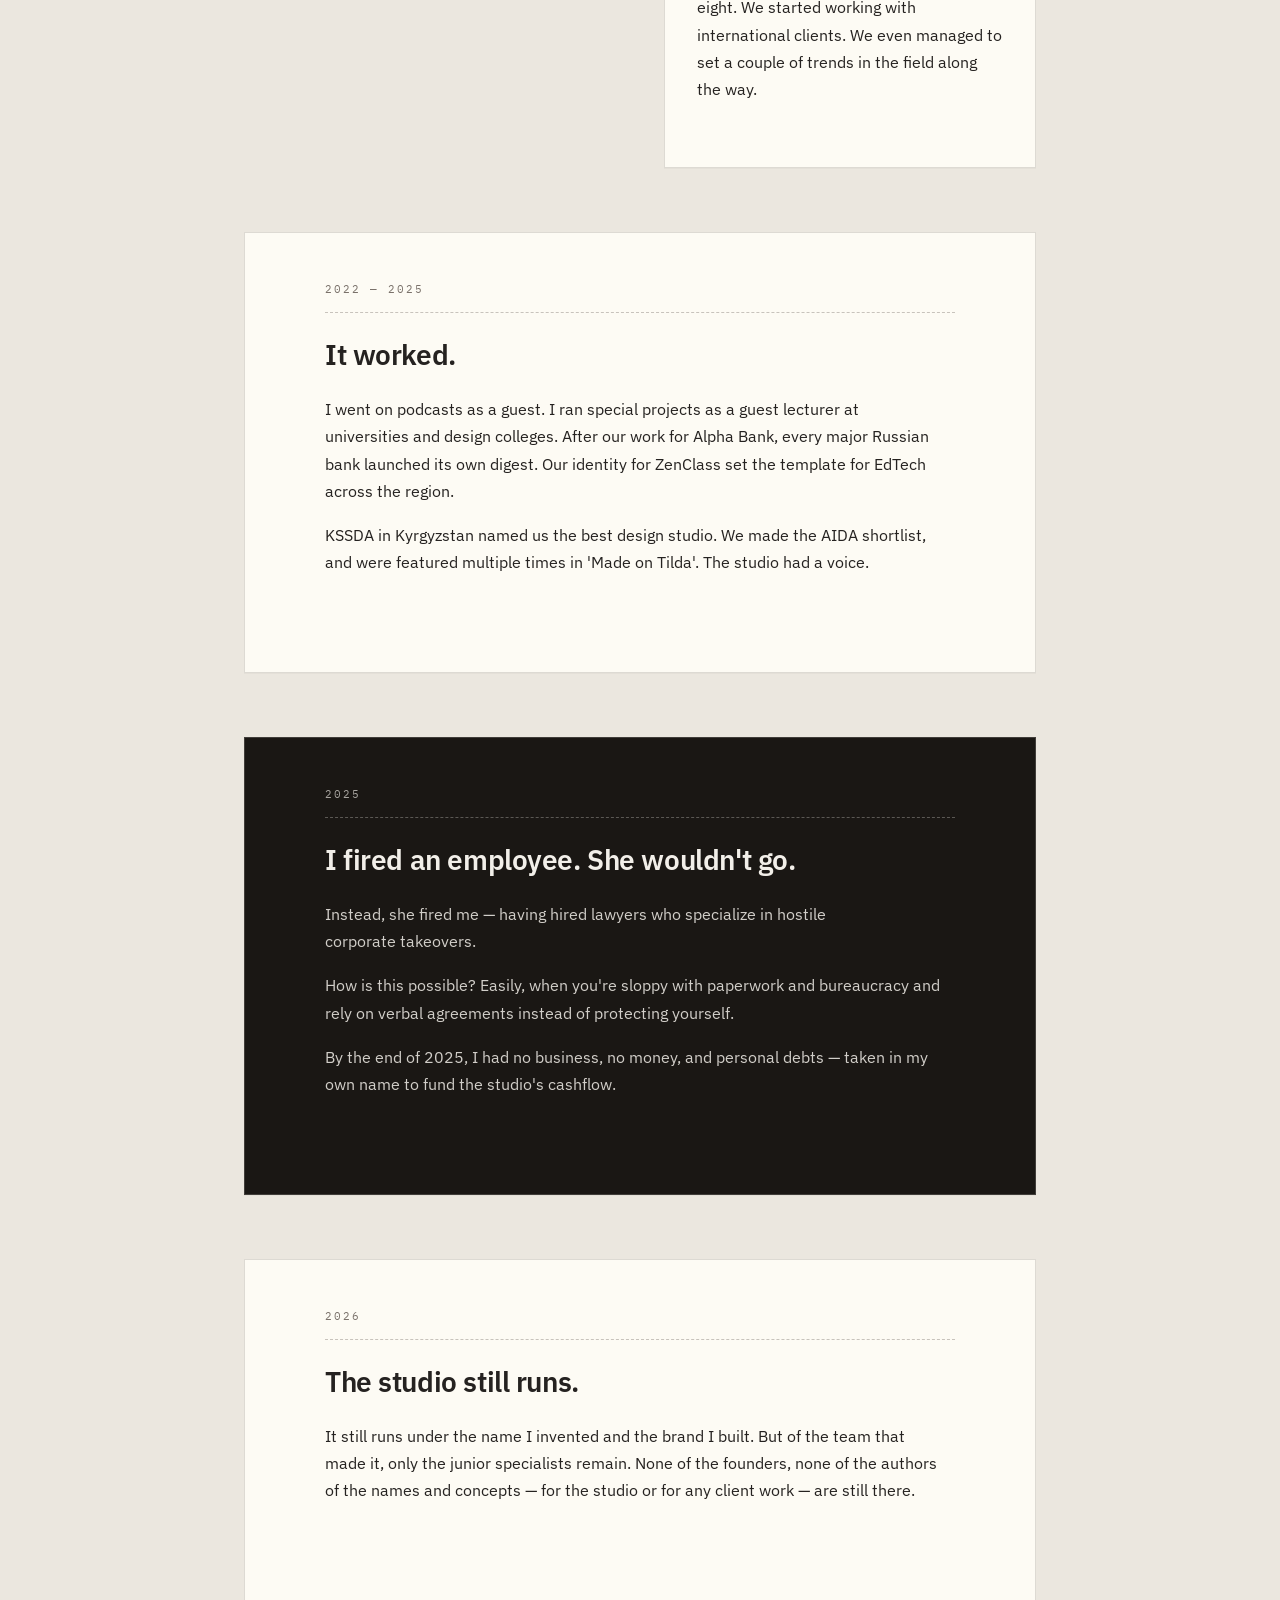
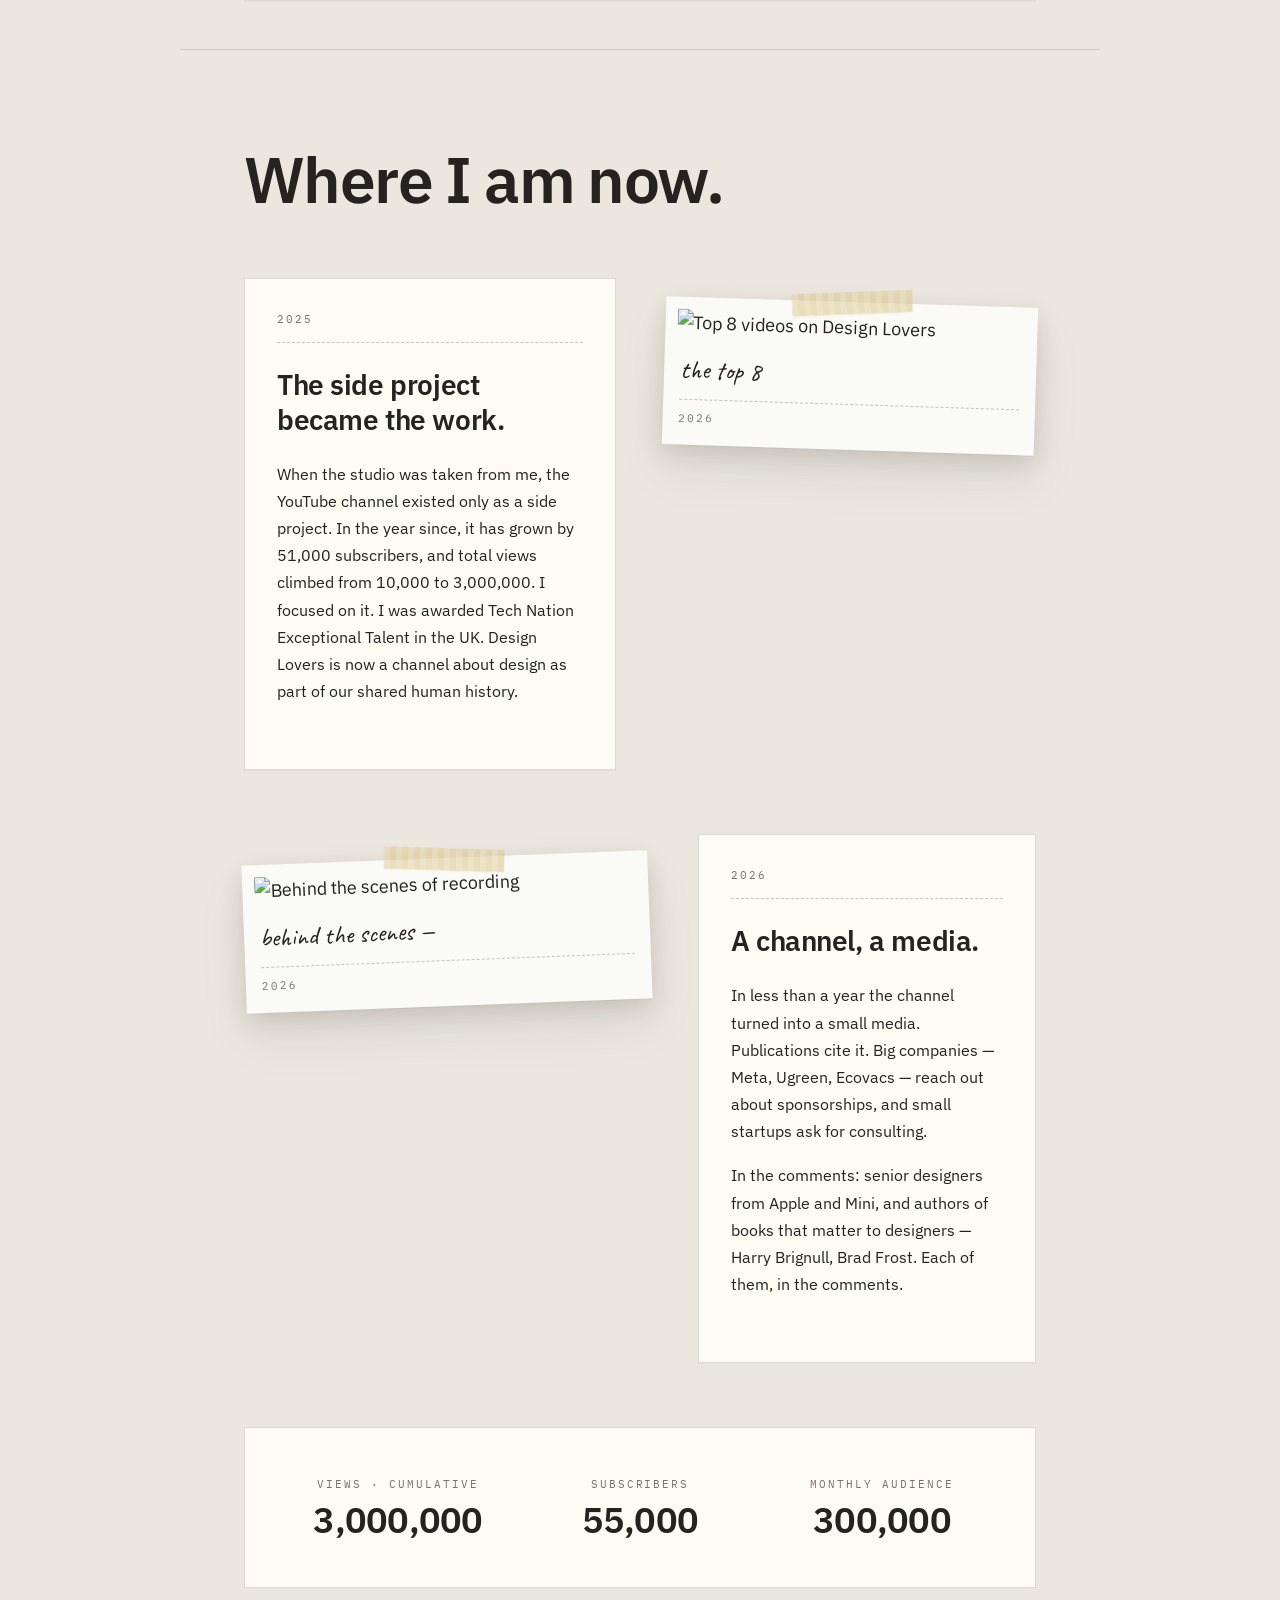
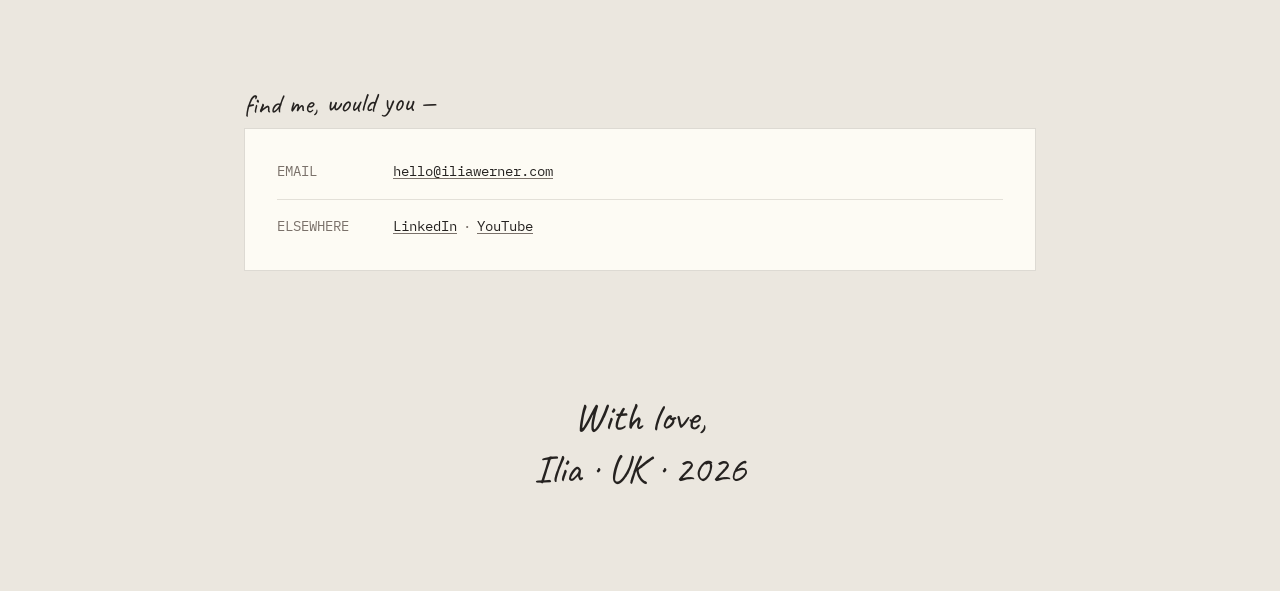
==== commit 40a97b56: "Update index.html" ====
--- a/public/index.html
+++ b/public/index.html
@@ -326,7 +326,7 @@
       margin: var(--s-6) var(--gutter) 0;
       background: var(--paper);
       border: 1px solid var(--hairline);
-      padding: var(--s-5) var(--s-5) var(--s-7);
+      padding: var(--s-5);
       display: grid;
       grid-template-columns: repeat(3, 1fr);
       gap: var(--s-4);
@@ -367,7 +367,7 @@
     .contact-card {
       background: var(--paper);
       border: 1px solid var(--hairline);
-      padding: var(--s-4) var(--s-4) var(--s-6);
+      padding: var(--s-4);
       display: flex;
       flex-direction: column;
       gap: var(--s-2);
@@ -479,7 +479,7 @@
 
       .specimen {
         margin: var(--s-5) var(--gutter) 0;
-        padding: var(--s-4) var(--s-3) var(--s-6);
+        padding: var(--s-4) var(--s-3);
         grid-template-columns: 1fr;
         gap: var(--s-3);
       }
